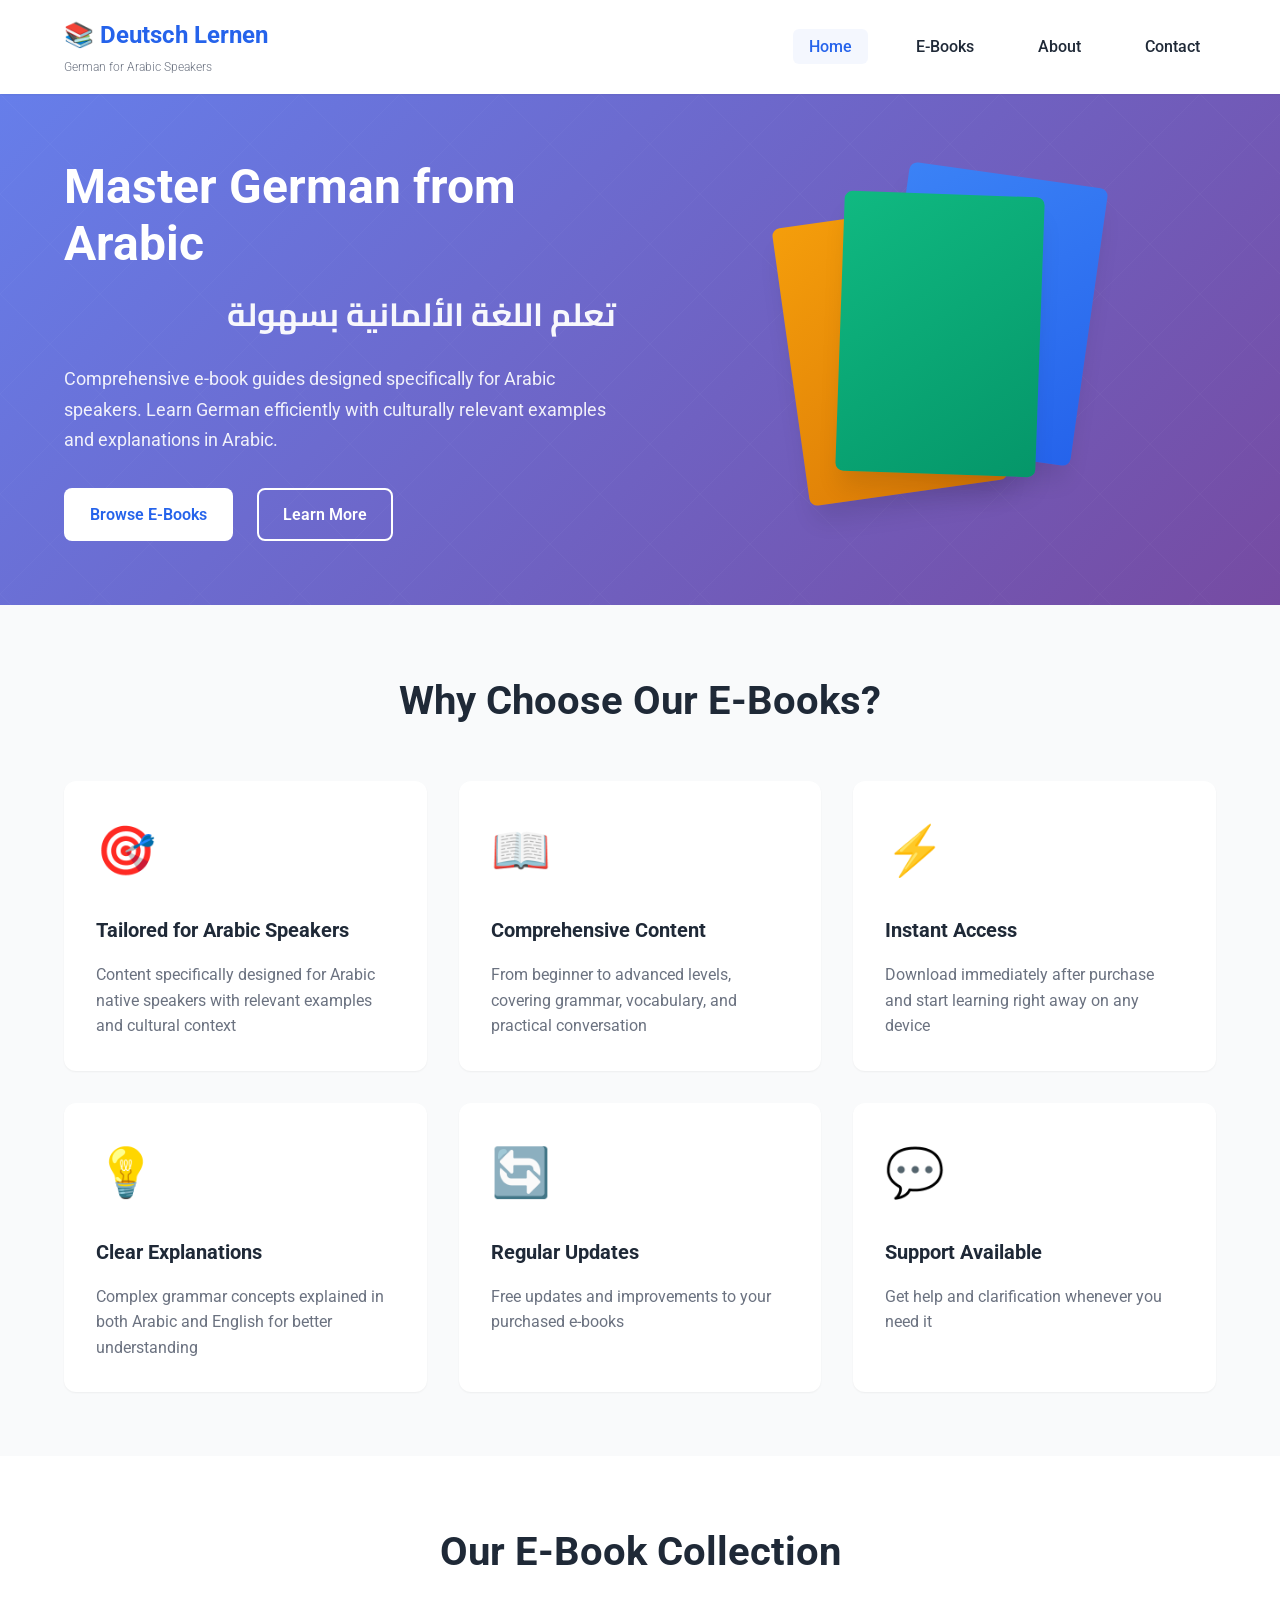
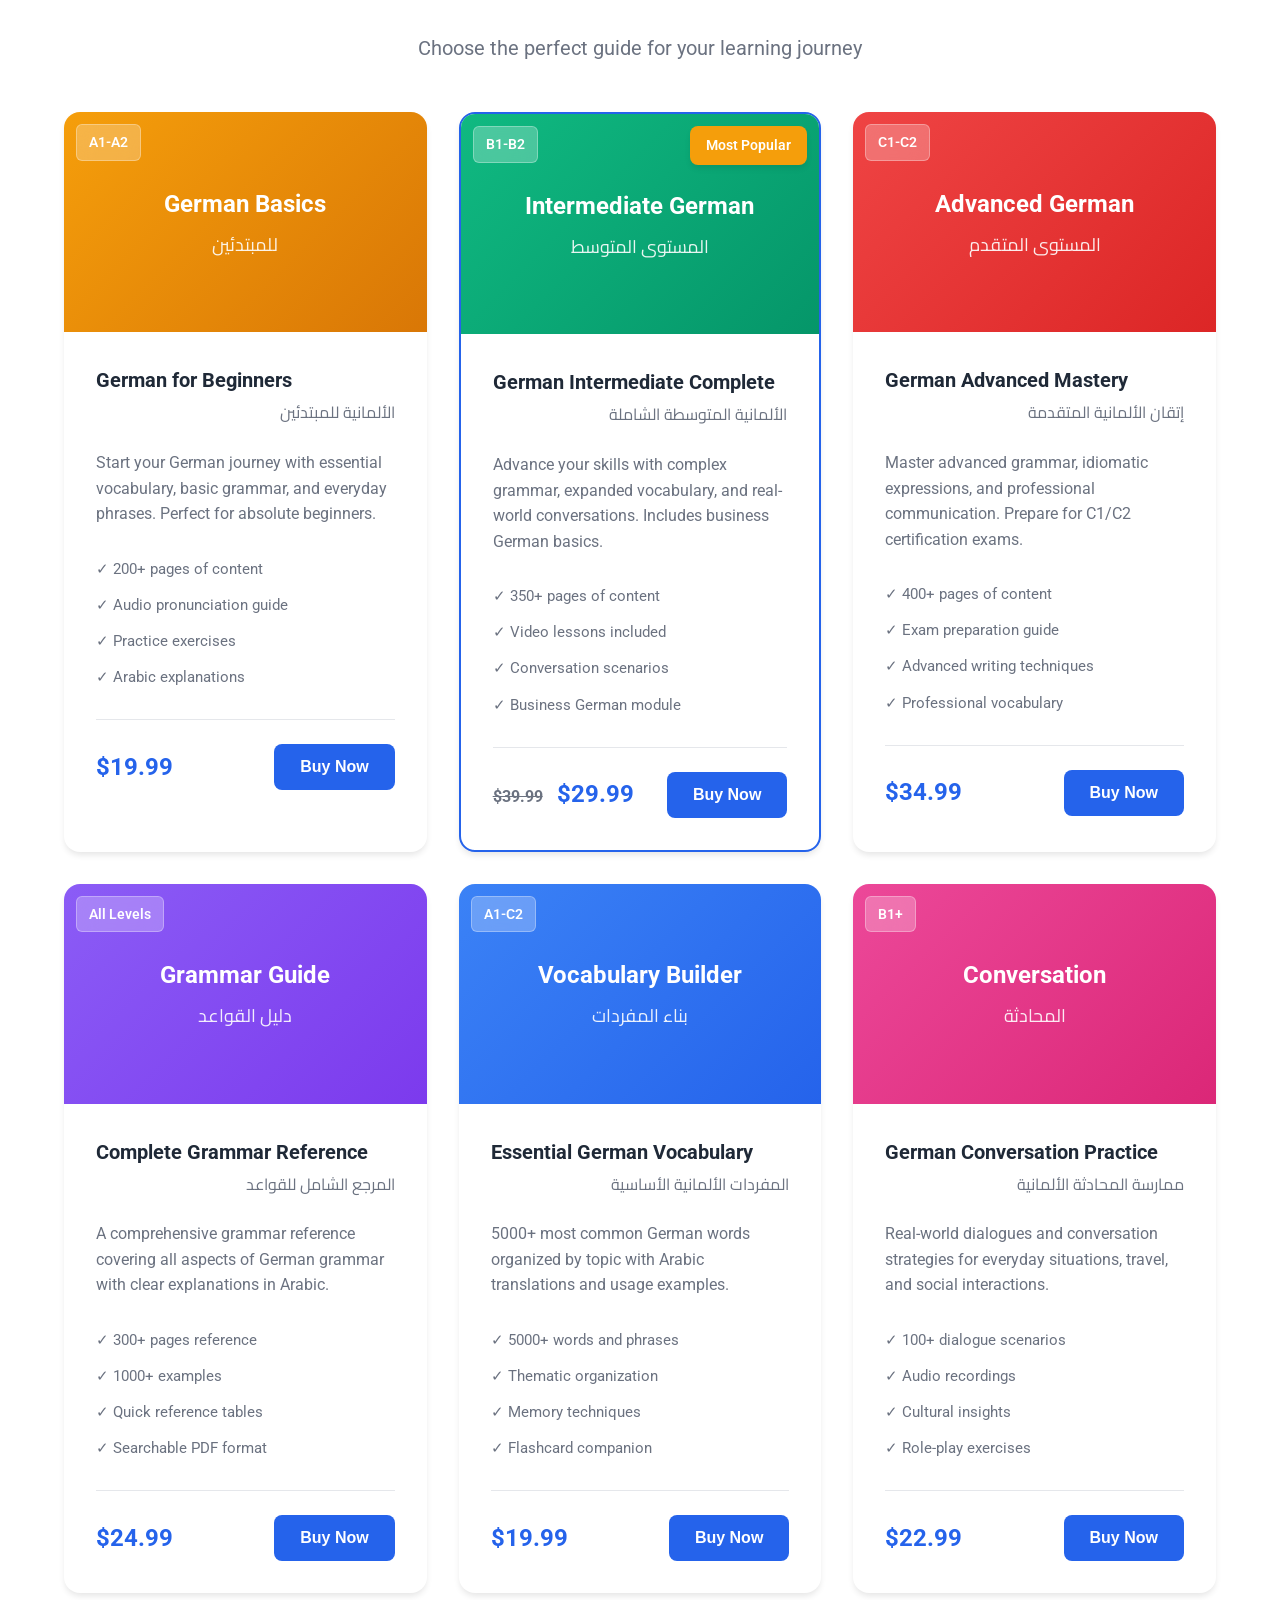
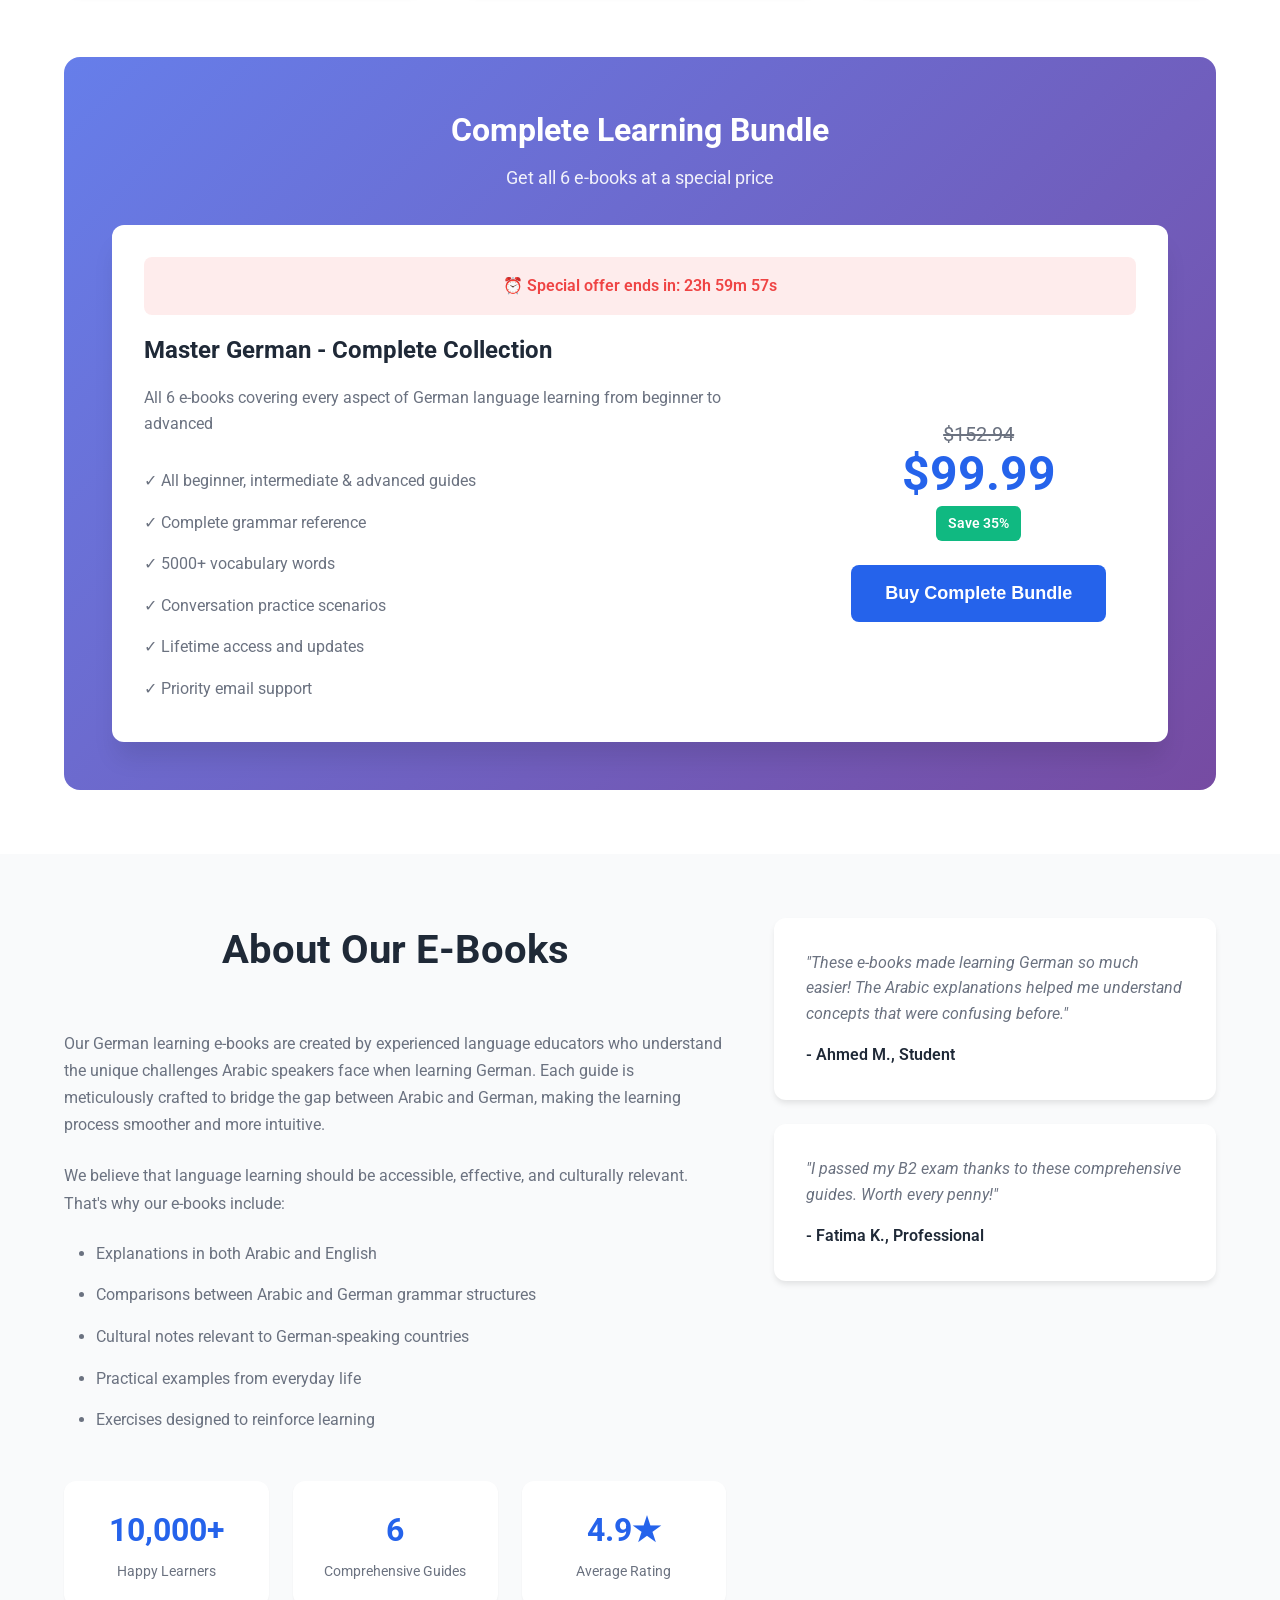
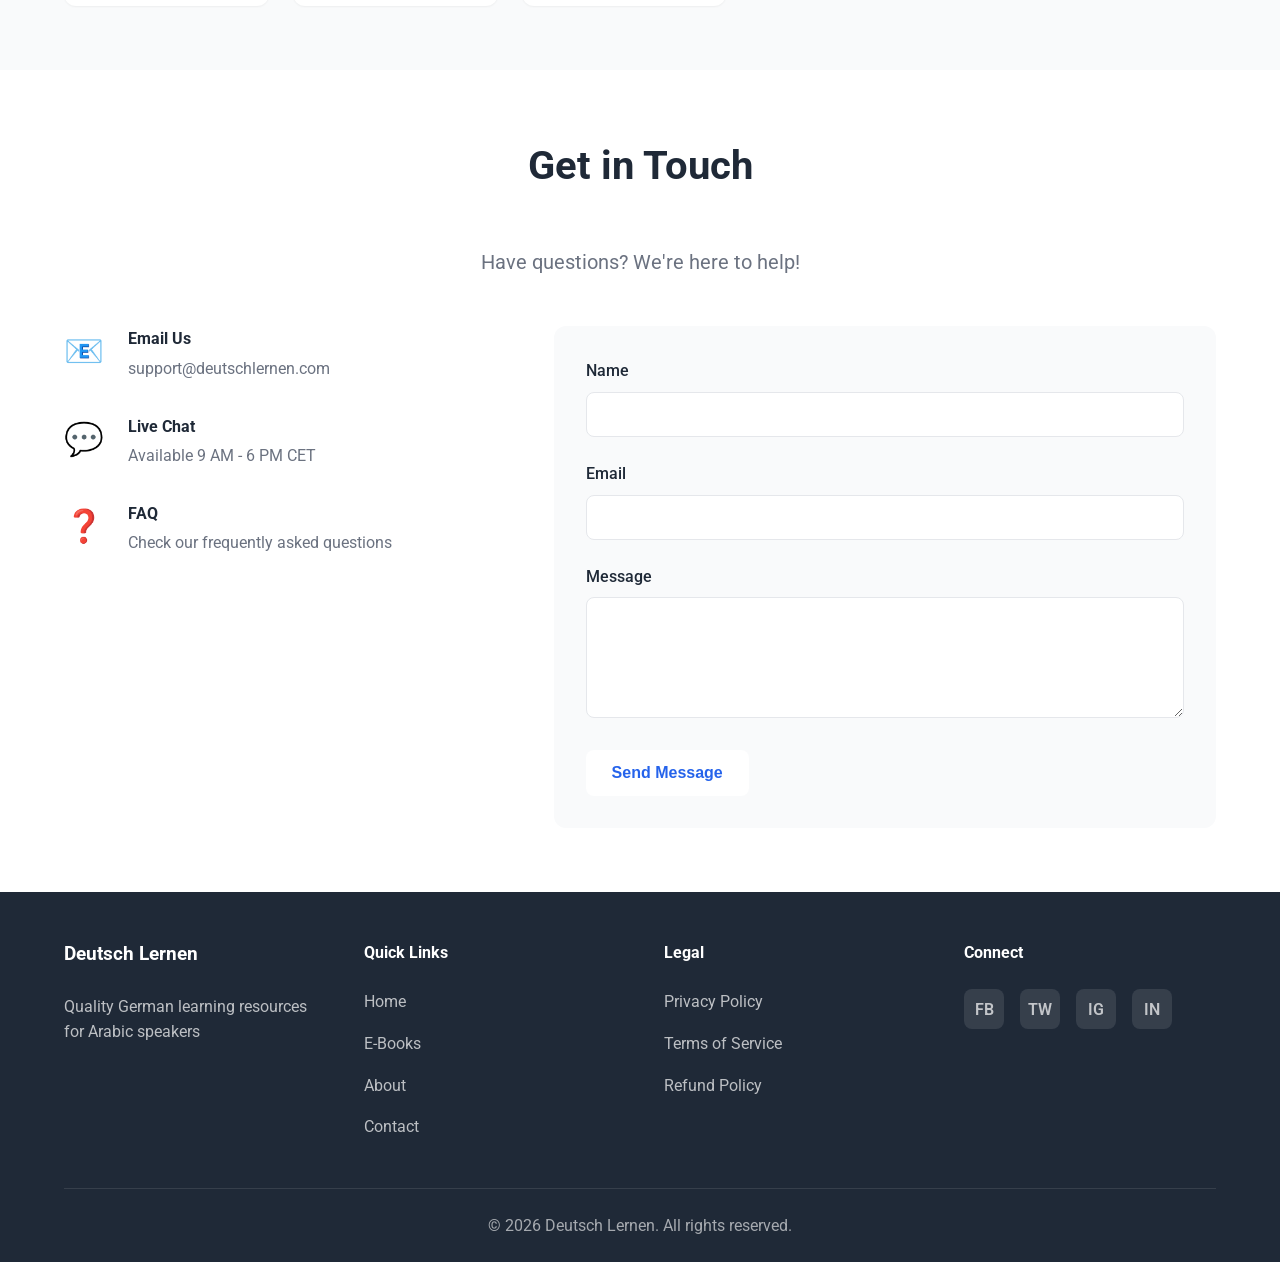
==== index.html @ 6102ad9c "Create professional e-book sales website for German learning guides Built a complete, responsive e-c" ====
<!DOCTYPE html>
<html lang="en">
<head>
    <meta charset="UTF-8">
    <meta name="viewport" content="width=device-width, initial-scale=1.0">
    <meta name="description" content="Learn German with our comprehensive e-book guides designed specifically for Arabic speakers">
    <title>German Learning E-Books for Arabic Speakers | Deutsch für Arabisch-Sprecher</title>
    <link rel="stylesheet" href="styles.css">
    <link rel="preconnect" href="https://fonts.googleapis.com">
    <link rel="preconnect" href="https://fonts.gstatic.com" crossorigin>
    <link href="https://fonts.googleapis.com/css2?family=Cairo:wght@300;400;600;700&family=Roboto:wght@300;400;500;700&display=swap" rel="stylesheet">
</head>
<body>
    <!-- Navigation -->
    <nav class="navbar">
        <div class="container">
            <div class="nav-brand">
                <h1>📚 Deutsch Lernen</h1>
                <p class="tagline">German for Arabic Speakers</p>
            </div>
            <ul class="nav-menu">
                <li><a href="#home" class="nav-link active">Home</a></li>
                <li><a href="#ebooks" class="nav-link">E-Books</a></li>
                <li><a href="#about" class="nav-link">About</a></li>
                <li><a href="#contact" class="nav-link">Contact</a></li>
            </ul>
            <button class="mobile-menu-toggle" aria-label="Toggle menu">
                <span></span>
                <span></span>
                <span></span>
            </button>
        </div>
    </nav>

    <!-- Hero Section -->
    <section id="home" class="hero">
        <div class="container">
            <div class="hero-content">
                <h1 class="hero-title">Master German from Arabic</h1>
                <h2 class="hero-subtitle">تعلم اللغة الألمانية بسهولة</h2>
                <p class="hero-description">
                    Comprehensive e-book guides designed specifically for Arabic speakers.
                    Learn German efficiently with culturally relevant examples and explanations in Arabic.
                </p>
                <div class="hero-buttons">
                    <a href="#ebooks" class="btn btn-primary">Browse E-Books</a>
                    <a href="#about" class="btn btn-secondary">Learn More</a>
                </div>
            </div>
            <div class="hero-image">
                <div class="book-illustration">
                    <div class="book-stack">
                        <div class="book book-1"></div>
                        <div class="book book-2"></div>
                        <div class="book book-3"></div>
                    </div>
                </div>
            </div>
        </div>
    </section>

    <!-- Features Section -->
    <section class="features">
        <div class="container">
            <h2 class="section-title">Why Choose Our E-Books?</h2>
            <div class="features-grid">
                <div class="feature-card">
                    <div class="feature-icon">🎯</div>
                    <h3>Tailored for Arabic Speakers</h3>
                    <p>Content specifically designed for Arabic native speakers with relevant examples and cultural context</p>
                </div>
                <div class="feature-card">
                    <div class="feature-icon">📖</div>
                    <h3>Comprehensive Content</h3>
                    <p>From beginner to advanced levels, covering grammar, vocabulary, and practical conversation</p>
                </div>
                <div class="feature-card">
                    <div class="feature-icon">⚡</div>
                    <h3>Instant Access</h3>
                    <p>Download immediately after purchase and start learning right away on any device</p>
                </div>
                <div class="feature-card">
                    <div class="feature-icon">💡</div>
                    <h3>Clear Explanations</h3>
                    <p>Complex grammar concepts explained in both Arabic and English for better understanding</p>
                </div>
                <div class="feature-card">
                    <div class="feature-icon">🔄</div>
                    <h3>Regular Updates</h3>
                    <p>Free updates and improvements to your purchased e-books</p>
                </div>
                <div class="feature-card">
                    <div class="feature-icon">💬</div>
                    <h3>Support Available</h3>
                    <p>Get help and clarification whenever you need it</p>
                </div>
            </div>
        </div>
    </section>

    <!-- E-Books Catalog -->
    <section id="ebooks" class="ebooks-section">
        <div class="container">
            <h2 class="section-title">Our E-Book Collection</h2>
            <p class="section-subtitle">Choose the perfect guide for your learning journey</p>

            <div class="ebooks-grid">
                <!-- E-Book 1 -->
                <div class="ebook-card">
                    <div class="ebook-cover level-beginner">
                        <span class="level-badge">A1-A2</span>
                        <div class="cover-content">
                            <h3>German Basics</h3>
                            <p>للمبتدئين</p>
                        </div>
                    </div>
                    <div class="ebook-info">
                        <h3 class="ebook-title">German for Beginners</h3>
                        <p class="ebook-subtitle">الألمانية للمبتدئين</p>
                        <p class="ebook-description">
                            Start your German journey with essential vocabulary, basic grammar, and everyday phrases.
                            Perfect for absolute beginners.
                        </p>
                        <ul class="ebook-features">
                            <li>✓ 200+ pages of content</li>
                            <li>✓ Audio pronunciation guide</li>
                            <li>✓ Practice exercises</li>
                            <li>✓ Arabic explanations</li>
                        </ul>
                        <div class="ebook-footer">
                            <span class="price">$19.99</span>
                            <button class="btn btn-buy">Buy Now</button>
                        </div>
                    </div>
                </div>

                <!-- E-Book 2 -->
                <div class="ebook-card featured">
                    <div class="featured-badge">Most Popular</div>
                    <div class="ebook-cover level-intermediate">
                        <span class="level-badge">B1-B2</span>
                        <div class="cover-content">
                            <h3>Intermediate German</h3>
                            <p>المستوى المتوسط</p>
                        </div>
                    </div>
                    <div class="ebook-info">
                        <h3 class="ebook-title">German Intermediate Complete</h3>
                        <p class="ebook-subtitle">الألمانية المتوسطة الشاملة</p>
                        <p class="ebook-description">
                            Advance your skills with complex grammar, expanded vocabulary, and real-world conversations.
                            Includes business German basics.
                        </p>
                        <ul class="ebook-features">
                            <li>✓ 350+ pages of content</li>
                            <li>✓ Video lessons included</li>
                            <li>✓ Conversation scenarios</li>
                            <li>✓ Business German module</li>
                        </ul>
                        <div class="ebook-footer">
                            <span class="price"><span class="old-price">$39.99</span> $29.99</span>
                            <button class="btn btn-buy">Buy Now</button>
                        </div>
                    </div>
                </div>

                <!-- E-Book 3 -->
                <div class="ebook-card">
                    <div class="ebook-cover level-advanced">
                        <span class="level-badge">C1-C2</span>
                        <div class="cover-content">
                            <h3>Advanced German</h3>
                            <p>المستوى المتقدم</p>
                        </div>
                    </div>
                    <div class="ebook-info">
                        <h3 class="ebook-title">German Advanced Mastery</h3>
                        <p class="ebook-subtitle">إتقان الألمانية المتقدمة</p>
                        <p class="ebook-description">
                            Master advanced grammar, idiomatic expressions, and professional communication.
                            Prepare for C1/C2 certification exams.
                        </p>
                        <ul class="ebook-features">
                            <li>✓ 400+ pages of content</li>
                            <li>✓ Exam preparation guide</li>
                            <li>✓ Advanced writing techniques</li>
                            <li>✓ Professional vocabulary</li>
                        </ul>
                        <div class="ebook-footer">
                            <span class="price">$34.99</span>
                            <button class="btn btn-buy">Buy Now</button>
                        </div>
                    </div>
                </div>

                <!-- E-Book 4 -->
                <div class="ebook-card">
                    <div class="ebook-cover level-grammar">
                        <span class="level-badge">All Levels</span>
                        <div class="cover-content">
                            <h3>Grammar Guide</h3>
                            <p>دليل القواعد</p>
                        </div>
                    </div>
                    <div class="ebook-info">
                        <h3 class="ebook-title">Complete Grammar Reference</h3>
                        <p class="ebook-subtitle">المرجع الشامل للقواعد</p>
                        <p class="ebook-description">
                            A comprehensive grammar reference covering all aspects of German grammar with
                            clear explanations in Arabic.
                        </p>
                        <ul class="ebook-features">
                            <li>✓ 300+ pages reference</li>
                            <li>✓ 1000+ examples</li>
                            <li>✓ Quick reference tables</li>
                            <li>✓ Searchable PDF format</li>
                        </ul>
                        <div class="ebook-footer">
                            <span class="price">$24.99</span>
                            <button class="btn btn-buy">Buy Now</button>
                        </div>
                    </div>
                </div>

                <!-- E-Book 5 -->
                <div class="ebook-card">
                    <div class="ebook-cover level-vocabulary">
                        <span class="level-badge">A1-C2</span>
                        <div class="cover-content">
                            <h3>Vocabulary Builder</h3>
                            <p>بناء المفردات</p>
                        </div>
                    </div>
                    <div class="ebook-info">
                        <h3 class="ebook-title">Essential German Vocabulary</h3>
                        <p class="ebook-subtitle">المفردات الألمانية الأساسية</p>
                        <p class="ebook-description">
                            5000+ most common German words organized by topic with Arabic translations
                            and usage examples.
                        </p>
                        <ul class="ebook-features">
                            <li>✓ 5000+ words and phrases</li>
                            <li>✓ Thematic organization</li>
                            <li>✓ Memory techniques</li>
                            <li>✓ Flashcard companion</li>
                        </ul>
                        <div class="ebook-footer">
                            <span class="price">$19.99</span>
                            <button class="btn btn-buy">Buy Now</button>
                        </div>
                    </div>
                </div>

                <!-- E-Book 6 -->
                <div class="ebook-card">
                    <div class="ebook-cover level-conversation">
                        <span class="level-badge">B1+</span>
                        <div class="cover-content">
                            <h3>Conversation</h3>
                            <p>المحادثة</p>
                        </div>
                    </div>
                    <div class="ebook-info">
                        <h3 class="ebook-title">German Conversation Practice</h3>
                        <p class="ebook-subtitle">ممارسة المحادثة الألمانية</p>
                        <p class="ebook-description">
                            Real-world dialogues and conversation strategies for everyday situations,
                            travel, and social interactions.
                        </p>
                        <ul class="ebook-features">
                            <li>✓ 100+ dialogue scenarios</li>
                            <li>✓ Audio recordings</li>
                            <li>✓ Cultural insights</li>
                            <li>✓ Role-play exercises</li>
                        </ul>
                        <div class="ebook-footer">
                            <span class="price">$22.99</span>
                            <button class="btn btn-buy">Buy Now</button>
                        </div>
                    </div>
                </div>
            </div>

            <!-- Bundle Offer -->
            <div class="bundle-section">
                <h3 class="bundle-title">Complete Learning Bundle</h3>
                <p class="bundle-subtitle">Get all 6 e-books at a special price</p>
                <div class="bundle-card">
                    <div class="bundle-content">
                        <div class="bundle-info">
                            <h4>Master German - Complete Collection</h4>
                            <p>All 6 e-books covering every aspect of German language learning from beginner to advanced</p>
                            <ul class="bundle-includes">
                                <li>✓ All beginner, intermediate & advanced guides</li>
                                <li>✓ Complete grammar reference</li>
                                <li>✓ 5000+ vocabulary words</li>
                                <li>✓ Conversation practice scenarios</li>
                                <li>✓ Lifetime access and updates</li>
                                <li>✓ Priority email support</li>
                            </ul>
                        </div>
                        <div class="bundle-pricing">
                            <div class="bundle-price">
                                <span class="bundle-old-price">$152.94</span>
                                <span class="bundle-new-price">$99.99</span>
                                <span class="bundle-save">Save 35%</span>
                            </div>
                            <button class="btn btn-buy btn-large">Buy Complete Bundle</button>
                        </div>
                    </div>
                </div>
            </div>
        </div>
    </section>

    <!-- About Section -->
    <section id="about" class="about-section">
        <div class="container">
            <div class="about-content">
                <div class="about-text">
                    <h2 class="section-title">About Our E-Books</h2>
                    <p>
                        Our German learning e-books are created by experienced language educators who understand
                        the unique challenges Arabic speakers face when learning German. Each guide is meticulously
                        crafted to bridge the gap between Arabic and German, making the learning process smoother
                        and more intuitive.
                    </p>
                    <p>
                        We believe that language learning should be accessible, effective, and culturally relevant.
                        That's why our e-books include:
                    </p>
                    <ul class="about-list">
                        <li>Explanations in both Arabic and English</li>
                        <li>Comparisons between Arabic and German grammar structures</li>
                        <li>Cultural notes relevant to German-speaking countries</li>
                        <li>Practical examples from everyday life</li>
                        <li>Exercises designed to reinforce learning</li>
                    </ul>
                    <div class="stats-grid">
                        <div class="stat">
                            <div class="stat-number">10,000+</div>
                            <div class="stat-label">Happy Learners</div>
                        </div>
                        <div class="stat">
                            <div class="stat-number">6</div>
                            <div class="stat-label">Comprehensive Guides</div>
                        </div>
                        <div class="stat">
                            <div class="stat-number">4.9★</div>
                            <div class="stat-label">Average Rating</div>
                        </div>
                    </div>
                </div>
                <div class="about-image">
                    <div class="testimonial-card">
                        <p class="testimonial-text">
                            "These e-books made learning German so much easier! The Arabic explanations
                            helped me understand concepts that were confusing before."
                        </p>
                        <p class="testimonial-author">- Ahmed M., Student</p>
                    </div>
                    <div class="testimonial-card">
                        <p class="testimonial-text">
                            "I passed my B2 exam thanks to these comprehensive guides. Worth every penny!"
                        </p>
                        <p class="testimonial-author">- Fatima K., Professional</p>
                    </div>
                </div>
            </div>
        </div>
    </section>

    <!-- Contact Section -->
    <section id="contact" class="contact-section">
        <div class="container">
            <h2 class="section-title">Get in Touch</h2>
            <p class="section-subtitle">Have questions? We're here to help!</p>

            <div class="contact-grid">
                <div class="contact-info">
                    <div class="contact-item">
                        <div class="contact-icon">📧</div>
                        <div>
                            <h4>Email Us</h4>
                            <p>support@deutschlernen.com</p>
                        </div>
                    </div>
                    <div class="contact-item">
                        <div class="contact-icon">💬</div>
                        <div>
                            <h4>Live Chat</h4>
                            <p>Available 9 AM - 6 PM CET</p>
                        </div>
                    </div>
                    <div class="contact-item">
                        <div class="contact-icon">❓</div>
                        <div>
                            <h4>FAQ</h4>
                            <p>Check our frequently asked questions</p>
                        </div>
                    </div>
                </div>

                <form class="contact-form">
                    <div class="form-group">
                        <label for="name">Name</label>
                        <input type="text" id="name" name="name" required>
                    </div>
                    <div class="form-group">
                        <label for="email">Email</label>
                        <input type="email" id="email" name="email" required>
                    </div>
                    <div class="form-group">
                        <label for="message">Message</label>
                        <textarea id="message" name="message" rows="5" required></textarea>
                    </div>
                    <button type="submit" class="btn btn-primary">Send Message</button>
                </form>
            </div>
        </div>
    </section>

    <!-- Footer -->
    <footer class="footer">
        <div class="container">
            <div class="footer-content">
                <div class="footer-section">
                    <h3>Deutsch Lernen</h3>
                    <p>Quality German learning resources for Arabic speakers</p>
                </div>
                <div class="footer-section">
                    <h4>Quick Links</h4>
                    <ul>
                        <li><a href="#home">Home</a></li>
                        <li><a href="#ebooks">E-Books</a></li>
                        <li><a href="#about">About</a></li>
                        <li><a href="#contact">Contact</a></li>
                    </ul>
                </div>
                <div class="footer-section">
                    <h4>Legal</h4>
                    <ul>
                        <li><a href="#">Privacy Policy</a></li>
                        <li><a href="#">Terms of Service</a></li>
                        <li><a href="#">Refund Policy</a></li>
                    </ul>
                </div>
                <div class="footer-section">
                    <h4>Connect</h4>
                    <div class="social-links">
                        <a href="#" aria-label="Facebook">FB</a>
                        <a href="#" aria-label="Twitter">TW</a>
                        <a href="#" aria-label="Instagram">IG</a>
                        <a href="#" aria-label="LinkedIn">IN</a>
                    </div>
                </div>
            </div>
            <div class="footer-bottom">
                <p>&copy; 2026 Deutsch Lernen. All rights reserved.</p>
            </div>
        </div>
    </footer>

    <!-- Modal for Purchase -->
    <div id="purchaseModal" class="modal">
        <div class="modal-content">
            <span class="modal-close">&times;</span>
            <h3>Complete Your Purchase</h3>
            <p class="modal-subtitle">You'll receive instant access to your e-book</p>
            <div class="modal-body">
                <div class="selected-ebook">
                    <h4 id="modalEbookTitle"></h4>
                    <p id="modalEbookPrice"></p>
                </div>
                <form class="purchase-form">
                    <div class="form-group">
                        <label for="buyerName">Full Name</label>
                        <input type="text" id="buyerName" required>
                    </div>
                    <div class="form-group">
                        <label for="buyerEmail">Email Address</label>
                        <input type="email" id="buyerEmail" required>
                    </div>
                    <div class="payment-info">
                        <p>💳 Secure payment processing</p>
                        <p>📥 Instant download link sent to your email</p>
                    </div>
                    <button type="submit" class="btn btn-primary btn-large">Proceed to Payment</button>
                </form>
            </div>
        </div>
    </div>

    <script src="script.js"></script>
</body>
</html>
---- styles.css ----
/* Reset and Base Styles */
* {
    margin: 0;
    padding: 0;
    box-sizing: border-box;
}

:root {
    /* Color Palette */
    --primary-color: #2563eb;
    --primary-dark: #1e40af;
    --primary-light: #3b82f6;
    --secondary-color: #10b981;
    --accent-color: #f59e0b;
    --text-dark: #1f2937;
    --text-light: #6b7280;
    --bg-light: #f9fafb;
    --bg-white: #ffffff;
    --border-color: #e5e7eb;
    --success-color: #10b981;
    --warning-color: #f59e0b;
    --error-color: #ef4444;

    /* Spacing */
    --spacing-xs: 0.5rem;
    --spacing-sm: 1rem;
    --spacing-md: 1.5rem;
    --spacing-lg: 2rem;
    --spacing-xl: 3rem;
    --spacing-2xl: 4rem;

    /* Typography */
    --font-primary: 'Roboto', -apple-system, BlinkMacSystemFont, 'Segoe UI', sans-serif;
    --font-arabic: 'Cairo', 'Roboto', sans-serif;

    /* Shadows */
    --shadow-sm: 0 1px 2px 0 rgba(0, 0, 0, 0.05);
    --shadow-md: 0 4px 6px -1px rgba(0, 0, 0, 0.1);
    --shadow-lg: 0 10px 15px -3px rgba(0, 0, 0, 0.1);
    --shadow-xl: 0 20px 25px -5px rgba(0, 0, 0, 0.1);

    /* Border Radius */
    --radius-sm: 0.375rem;
    --radius-md: 0.5rem;
    --radius-lg: 0.75rem;
    --radius-xl: 1rem;

    /* Transitions */
    --transition-fast: 150ms ease;
    --transition-base: 250ms ease;
    --transition-slow: 350ms ease;
}

body {
    font-family: var(--font-primary);
    color: var(--text-dark);
    line-height: 1.6;
    overflow-x: hidden;
}

.container {
    max-width: 1200px;
    margin: 0 auto;
    padding: 0 var(--spacing-md);
}

/* Navigation */
.navbar {
    background: var(--bg-white);
    box-shadow: var(--shadow-sm);
    position: sticky;
    top: 0;
    z-index: 1000;
    padding: var(--spacing-sm) 0;
}

.navbar .container {
    display: flex;
    justify-content: space-between;
    align-items: center;
}

.nav-brand h1 {
    font-size: 1.5rem;
    color: var(--primary-color);
    margin-bottom: 0.25rem;
}

.tagline {
    font-size: 0.75rem;
    color: var(--text-light);
    font-weight: 300;
}

.nav-menu {
    display: flex;
    gap: var(--spacing-lg);
    list-style: none;
}

.nav-link {
    text-decoration: none;
    color: var(--text-dark);
    font-weight: 500;
    transition: color var(--transition-fast);
    padding: var(--spacing-xs) var(--spacing-sm);
    border-radius: var(--radius-sm);
}

.nav-link:hover,
.nav-link.active {
    color: var(--primary-color);
    background: rgba(37, 99, 235, 0.05);
}

.mobile-menu-toggle {
    display: none;
    flex-direction: column;
    gap: 0.25rem;
    background: none;
    border: none;
    cursor: pointer;
}

.mobile-menu-toggle span {
    width: 24px;
    height: 2px;
    background: var(--text-dark);
    transition: var(--transition-base);
}

/* Hero Section */
.hero {
    background: linear-gradient(135deg, #667eea 0%, #764ba2 100%);
    color: white;
    padding: var(--spacing-2xl) 0;
    position: relative;
    overflow: hidden;
}

.hero::before {
    content: '';
    position: absolute;
    top: 0;
    left: 0;
    right: 0;
    bottom: 0;
    background: url('data:image/svg+xml,<svg width="100" height="100" xmlns="http://www.w3.org/2000/svg"><rect width="100" height="100" fill="none"/><path d="M0 0L50 50L0 100L50 50L100 100L50 50L100 0L50 50Z" stroke="rgba(255,255,255,0.05)" stroke-width="1" fill="none"/></svg>');
    opacity: 0.3;
}

.hero .container {
    display: grid;
    grid-template-columns: 1fr 1fr;
    gap: var(--spacing-xl);
    align-items: center;
    position: relative;
    z-index: 1;
}

.hero-content {
    animation: fadeInUp 0.8s ease;
}

.hero-title {
    font-size: 3rem;
    font-weight: 700;
    margin-bottom: var(--spacing-sm);
    line-height: 1.2;
}

.hero-subtitle {
    font-family: var(--font-arabic);
    font-size: 2rem;
    margin-bottom: var(--spacing-md);
    opacity: 0.95;
    direction: rtl;
}

.hero-description {
    font-size: 1.125rem;
    margin-bottom: var(--spacing-lg);
    opacity: 0.9;
    line-height: 1.7;
}

.hero-buttons {
    display: flex;
    gap: var(--spacing-md);
}

/* Book Illustration */
.book-illustration {
    display: flex;
    justify-content: center;
    align-items: center;
    animation: fadeInUp 0.8s ease 0.2s both;
}

.book-stack {
    position: relative;
    width: 300px;
    height: 350px;
}

.book {
    position: absolute;
    width: 200px;
    height: 280px;
    border-radius: var(--radius-md);
    box-shadow: var(--shadow-xl);
    transition: transform var(--transition-slow);
}

.book-1 {
    background: linear-gradient(145deg, #f59e0b, #d97706);
    left: 0;
    top: 40px;
    transform: rotate(-8deg);
}

.book-2 {
    background: linear-gradient(145deg, #10b981, #059669);
    left: 50px;
    top: 20px;
    transform: rotate(2deg);
    z-index: 2;
}

.book-3 {
    background: linear-gradient(145deg, #3b82f6, #2563eb);
    left: 100px;
    top: 0;
    transform: rotate(8deg);
}

.book-stack:hover .book-1 {
    transform: rotate(-12deg) translateY(-10px);
}

.book-stack:hover .book-2 {
    transform: rotate(0deg) translateY(-15px);
}

.book-stack:hover .book-3 {
    transform: rotate(12deg) translateY(-10px);
}

/* Buttons */
.btn {
    display: inline-block;
    padding: 0.75rem 1.5rem;
    border-radius: var(--radius-md);
    font-weight: 600;
    text-decoration: none;
    transition: all var(--transition-base);
    cursor: pointer;
    border: 2px solid transparent;
    font-size: 1rem;
}

.btn-primary {
    background: var(--bg-white);
    color: var(--primary-color);
}

.btn-primary:hover {
    background: var(--bg-light);
    transform: translateY(-2px);
    box-shadow: var(--shadow-lg);
}

.btn-secondary {
    background: transparent;
    color: var(--bg-white);
    border-color: var(--bg-white);
}

.btn-secondary:hover {
    background: rgba(255, 255, 255, 0.1);
    transform: translateY(-2px);
}

.btn-buy {
    background: var(--primary-color);
    color: white;
}

.btn-buy:hover {
    background: var(--primary-dark);
    transform: translateY(-2px);
    box-shadow: var(--shadow-md);
}

.btn-large {
    padding: 1rem 2rem;
    font-size: 1.125rem;
}

/* Features Section */
.features {
    padding: var(--spacing-2xl) 0;
    background: var(--bg-light);
}

.section-title {
    text-align: center;
    font-size: 2.5rem;
    margin-bottom: var(--spacing-xl);
    color: var(--text-dark);
}

.section-subtitle {
    text-align: center;
    font-size: 1.25rem;
    color: var(--text-light);
    margin-bottom: var(--spacing-xl);
}

.features-grid {
    display: grid;
    grid-template-columns: repeat(auto-fit, minmax(300px, 1fr));
    gap: var(--spacing-lg);
}

.feature-card {
    background: var(--bg-white);
    padding: var(--spacing-lg);
    border-radius: var(--radius-lg);
    box-shadow: var(--shadow-sm);
    transition: all var(--transition-base);
}

.feature-card:hover {
    transform: translateY(-5px);
    box-shadow: var(--shadow-lg);
}

.feature-icon {
    font-size: 3rem;
    margin-bottom: var(--spacing-md);
}

.feature-card h3 {
    font-size: 1.25rem;
    margin-bottom: var(--spacing-sm);
    color: var(--text-dark);
}

.feature-card p {
    color: var(--text-light);
    line-height: 1.6;
}

/* E-Books Section */
.ebooks-section {
    padding: var(--spacing-2xl) 0;
    background: var(--bg-white);
}

.ebooks-grid {
    display: grid;
    grid-template-columns: repeat(auto-fill, minmax(320px, 1fr));
    gap: var(--spacing-lg);
    margin-bottom: var(--spacing-2xl);
}

.ebook-card {
    background: var(--bg-white);
    border-radius: var(--radius-xl);
    overflow: hidden;
    box-shadow: var(--shadow-md);
    transition: all var(--transition-base);
    position: relative;
}

.ebook-card.featured {
    border: 2px solid var(--primary-color);
}

.featured-badge {
    position: absolute;
    top: 12px;
    right: 12px;
    background: var(--accent-color);
    color: white;
    padding: 0.5rem 1rem;
    border-radius: var(--radius-md);
    font-weight: 600;
    font-size: 0.875rem;
    z-index: 10;
    box-shadow: var(--shadow-md);
}

.ebook-card:hover {
    transform: translateY(-8px);
    box-shadow: var(--shadow-xl);
}

.ebook-cover {
    height: 220px;
    display: flex;
    align-items: center;
    justify-content: center;
    position: relative;
    background: linear-gradient(135deg, #667eea 0%, #764ba2 100%);
}

.level-beginner {
    background: linear-gradient(135deg, #f59e0b 0%, #d97706 100%);
}

.level-intermediate {
    background: linear-gradient(135deg, #10b981 0%, #059669 100%);
}

.level-advanced {
    background: linear-gradient(135deg, #ef4444 0%, #dc2626 100%);
}

.level-grammar {
    background: linear-gradient(135deg, #8b5cf6 0%, #7c3aed 100%);
}

.level-vocabulary {
    background: linear-gradient(135deg, #3b82f6 0%, #2563eb 100%);
}

.level-conversation {
    background: linear-gradient(135deg, #ec4899 0%, #db2777 100%);
}

.level-badge {
    position: absolute;
    top: 12px;
    left: 12px;
    background: rgba(255, 255, 255, 0.25);
    backdrop-filter: blur(10px);
    color: white;
    padding: 0.375rem 0.75rem;
    border-radius: var(--radius-sm);
    font-weight: 600;
    font-size: 0.875rem;
    border: 1px solid rgba(255, 255, 255, 0.3);
}

.cover-content {
    text-align: center;
    color: white;
}

.cover-content h3 {
    font-size: 1.5rem;
    margin-bottom: 0.5rem;
}

.cover-content p {
    font-family: var(--font-arabic);
    font-size: 1.125rem;
    opacity: 0.9;
}

.ebook-info {
    padding: var(--spacing-lg);
}

.ebook-title {
    font-size: 1.25rem;
    margin-bottom: 0.25rem;
    color: var(--text-dark);
}

.ebook-subtitle {
    font-family: var(--font-arabic);
    font-size: 1rem;
    color: var(--text-light);
    margin-bottom: var(--spacing-md);
    direction: rtl;
}

.ebook-description {
    color: var(--text-light);
    margin-bottom: var(--spacing-md);
    line-height: 1.6;
}

.ebook-features {
    list-style: none;
    margin-bottom: var(--spacing-md);
}

.ebook-features li {
    padding: 0.375rem 0;
    color: var(--text-light);
    font-size: 0.938rem;
}

.ebook-footer {
    display: flex;
    justify-content: space-between;
    align-items: center;
    padding-top: var(--spacing-md);
    border-top: 1px solid var(--border-color);
}

.price {
    font-size: 1.5rem;
    font-weight: 700;
    color: var(--primary-color);
}

.old-price {
    font-size: 1rem;
    text-decoration: line-through;
    color: var(--text-light);
    margin-right: 0.5rem;
}

/* Bundle Section */
.bundle-section {
    background: linear-gradient(135deg, #667eea 0%, #764ba2 100%);
    padding: var(--spacing-xl);
    border-radius: var(--radius-xl);
    margin-top: var(--spacing-2xl);
}

.bundle-title {
    color: white;
    font-size: 2rem;
    text-align: center;
    margin-bottom: 0.5rem;
}

.bundle-subtitle {
    color: rgba(255, 255, 255, 0.9);
    text-align: center;
    font-size: 1.125rem;
    margin-bottom: var(--spacing-lg);
}

.bundle-card {
    background: var(--bg-white);
    border-radius: var(--radius-lg);
    padding: var(--spacing-lg);
    box-shadow: var(--shadow-xl);
}

.bundle-content {
    display: grid;
    grid-template-columns: 2fr 1fr;
    gap: var(--spacing-xl);
    align-items: center;
}

.bundle-info h4 {
    font-size: 1.5rem;
    margin-bottom: var(--spacing-sm);
    color: var(--text-dark);
}

.bundle-info > p {
    color: var(--text-light);
    margin-bottom: var(--spacing-md);
}

.bundle-includes {
    list-style: none;
}

.bundle-includes li {
    padding: 0.5rem 0;
    color: var(--text-light);
}

.bundle-pricing {
    text-align: center;
}

.bundle-price {
    display: flex;
    flex-direction: column;
    align-items: center;
    margin-bottom: var(--spacing-md);
}

.bundle-old-price {
    font-size: 1.25rem;
    text-decoration: line-through;
    color: var(--text-light);
}

.bundle-new-price {
    font-size: 3rem;
    font-weight: 700;
    color: var(--primary-color);
    line-height: 1;
}

.bundle-save {
    background: var(--success-color);
    color: white;
    padding: 0.375rem 0.75rem;
    border-radius: var(--radius-sm);
    font-size: 0.875rem;
    font-weight: 600;
    margin-top: 0.5rem;
}

/* About Section */
.about-section {
    padding: var(--spacing-2xl) 0;
    background: var(--bg-light);
}

.about-content {
    display: grid;
    grid-template-columns: 1.5fr 1fr;
    gap: var(--spacing-xl);
}

.about-text p {
    margin-bottom: var(--spacing-md);
    color: var(--text-light);
    line-height: 1.7;
}

.about-list {
    margin: var(--spacing-md) 0;
    padding-left: var(--spacing-lg);
}

.about-list li {
    margin-bottom: var(--spacing-sm);
    color: var(--text-light);
}

.stats-grid {
    display: grid;
    grid-template-columns: repeat(3, 1fr);
    gap: var(--spacing-md);
    margin-top: var(--spacing-xl);
}

.stat {
    text-align: center;
    padding: var(--spacing-md);
    background: var(--bg-white);
    border-radius: var(--radius-lg);
    box-shadow: var(--shadow-sm);
}

.stat-number {
    font-size: 2rem;
    font-weight: 700;
    color: var(--primary-color);
    margin-bottom: 0.25rem;
}

.stat-label {
    color: var(--text-light);
    font-size: 0.875rem;
}

.testimonial-card {
    background: var(--bg-white);
    padding: var(--spacing-lg);
    border-radius: var(--radius-lg);
    box-shadow: var(--shadow-md);
    margin-bottom: var(--spacing-md);
}

.testimonial-text {
    color: var(--text-light);
    font-style: italic;
    margin-bottom: var(--spacing-sm);
    line-height: 1.6;
}

.testimonial-author {
    color: var(--text-dark);
    font-weight: 600;
}

/* Contact Section */
.contact-section {
    padding: var(--spacing-2xl) 0;
    background: var(--bg-white);
}

.contact-grid {
    display: grid;
    grid-template-columns: 1fr 1.5fr;
    gap: var(--spacing-xl);
    margin-top: var(--spacing-xl);
}

.contact-item {
    display: flex;
    gap: var(--spacing-md);
    margin-bottom: var(--spacing-lg);
}

.contact-icon {
    font-size: 2rem;
}

.contact-item h4 {
    margin-bottom: 0.25rem;
    color: var(--text-dark);
}

.contact-item p {
    color: var(--text-light);
}

.contact-form {
    background: var(--bg-light);
    padding: var(--spacing-lg);
    border-radius: var(--radius-lg);
}

.form-group {
    margin-bottom: var(--spacing-md);
}

.form-group label {
    display: block;
    margin-bottom: 0.5rem;
    color: var(--text-dark);
    font-weight: 500;
}

.form-group input,
.form-group textarea {
    width: 100%;
    padding: 0.75rem;
    border: 1px solid var(--border-color);
    border-radius: var(--radius-md);
    font-family: inherit;
    font-size: 1rem;
    transition: border-color var(--transition-fast);
}

.form-group input:focus,
.form-group textarea:focus {
    outline: none;
    border-color: var(--primary-color);
}

/* Footer */
.footer {
    background: var(--text-dark);
    color: white;
    padding: var(--spacing-xl) 0 var(--spacing-md);
}

.footer-content {
    display: grid;
    grid-template-columns: repeat(4, 1fr);
    gap: var(--spacing-xl);
    margin-bottom: var(--spacing-lg);
}

.footer-section h3,
.footer-section h4 {
    margin-bottom: var(--spacing-md);
}

.footer-section p {
    color: rgba(255, 255, 255, 0.7);
    line-height: 1.6;
}

.footer-section ul {
    list-style: none;
}

.footer-section ul li {
    margin-bottom: var(--spacing-sm);
}

.footer-section a {
    color: rgba(255, 255, 255, 0.7);
    text-decoration: none;
    transition: color var(--transition-fast);
}

.footer-section a:hover {
    color: var(--primary-light);
}

.social-links {
    display: flex;
    gap: var(--spacing-sm);
}

.social-links a {
    width: 40px;
    height: 40px;
    display: flex;
    align-items: center;
    justify-content: center;
    background: rgba(255, 255, 255, 0.1);
    border-radius: var(--radius-md);
    font-weight: 600;
    transition: all var(--transition-base);
}

.social-links a:hover {
    background: var(--primary-color);
    color: white;
}

.footer-bottom {
    text-align: center;
    padding-top: var(--spacing-md);
    border-top: 1px solid rgba(255, 255, 255, 0.1);
    color: rgba(255, 255, 255, 0.6);
}

/* Modal */
.modal {
    display: none;
    position: fixed;
    z-index: 2000;
    left: 0;
    top: 0;
    width: 100%;
    height: 100%;
    background: rgba(0, 0, 0, 0.7);
    backdrop-filter: blur(5px);
}

.modal.active {
    display: flex;
    align-items: center;
    justify-content: center;
}

.modal-content {
    background: var(--bg-white);
    padding: var(--spacing-xl);
    border-radius: var(--radius-xl);
    max-width: 500px;
    width: 90%;
    max-height: 90vh;
    overflow-y: auto;
    position: relative;
    animation: modalSlideIn 0.3s ease;
}

.modal-close {
    position: absolute;
    right: 1rem;
    top: 1rem;
    font-size: 2rem;
    cursor: pointer;
    color: var(--text-light);
    transition: color var(--transition-fast);
}

.modal-close:hover {
    color: var(--text-dark);
}

.modal-content h3 {
    margin-bottom: 0.5rem;
    color: var(--text-dark);
}

.modal-subtitle {
    color: var(--text-light);
    margin-bottom: var(--spacing-lg);
}

.selected-ebook {
    background: var(--bg-light);
    padding: var(--spacing-md);
    border-radius: var(--radius-md);
    margin-bottom: var(--spacing-lg);
}

.selected-ebook h4 {
    color: var(--text-dark);
    margin-bottom: 0.5rem;
}

.selected-ebook p {
    color: var(--primary-color);
    font-size: 1.5rem;
    font-weight: 700;
}

.payment-info {
    background: var(--bg-light);
    padding: var(--spacing-md);
    border-radius: var(--radius-md);
    margin-top: var(--spacing-md);
}

.payment-info p {
    margin-bottom: 0.5rem;
    color: var(--text-light);
}

/* Animations */
@keyframes fadeInUp {
    from {
        opacity: 0;
        transform: translateY(30px);
    }
    to {
        opacity: 1;
        transform: translateY(0);
    }
}

@keyframes modalSlideIn {
    from {
        opacity: 0;
        transform: translateY(-50px);
    }
    to {
        opacity: 1;
        transform: translateY(0);
    }
}

/* Responsive Design */
@media (max-width: 968px) {
    .hero .container {
        grid-template-columns: 1fr;
    }

    .hero-image {
        display: none;
    }

    .bundle-content {
        grid-template-columns: 1fr;
    }

    .about-content {
        grid-template-columns: 1fr;
    }

    .contact-grid {
        grid-template-columns: 1fr;
    }

    .footer-content {
        grid-template-columns: repeat(2, 1fr);
    }

    .stats-grid {
        grid-template-columns: 1fr;
    }
}

@media (max-width: 768px) {
    .nav-menu {
        display: none;
        position: absolute;
        top: 100%;
        left: 0;
        right: 0;
        background: var(--bg-white);
        flex-direction: column;
        padding: var(--spacing-md);
        box-shadow: var(--shadow-lg);
    }

    .nav-menu.active {
        display: flex;
    }

    .mobile-menu-toggle {
        display: flex;
    }

    .hero-title {
        font-size: 2rem;
    }

    .hero-subtitle {
        font-size: 1.5rem;
    }

    .hero-buttons {
        flex-direction: column;
    }

    .section-title {
        font-size: 2rem;
    }

    .ebooks-grid {
        grid-template-columns: 1fr;
    }

    .footer-content {
        grid-template-columns: 1fr;
    }
}

@media (max-width: 480px) {
    .hero-title {
        font-size: 1.75rem;
    }

    .hero-subtitle {
        font-size: 1.25rem;
    }

    .section-title {
        font-size: 1.75rem;
    }

    .bundle-title {
        font-size: 1.5rem;
    }
}
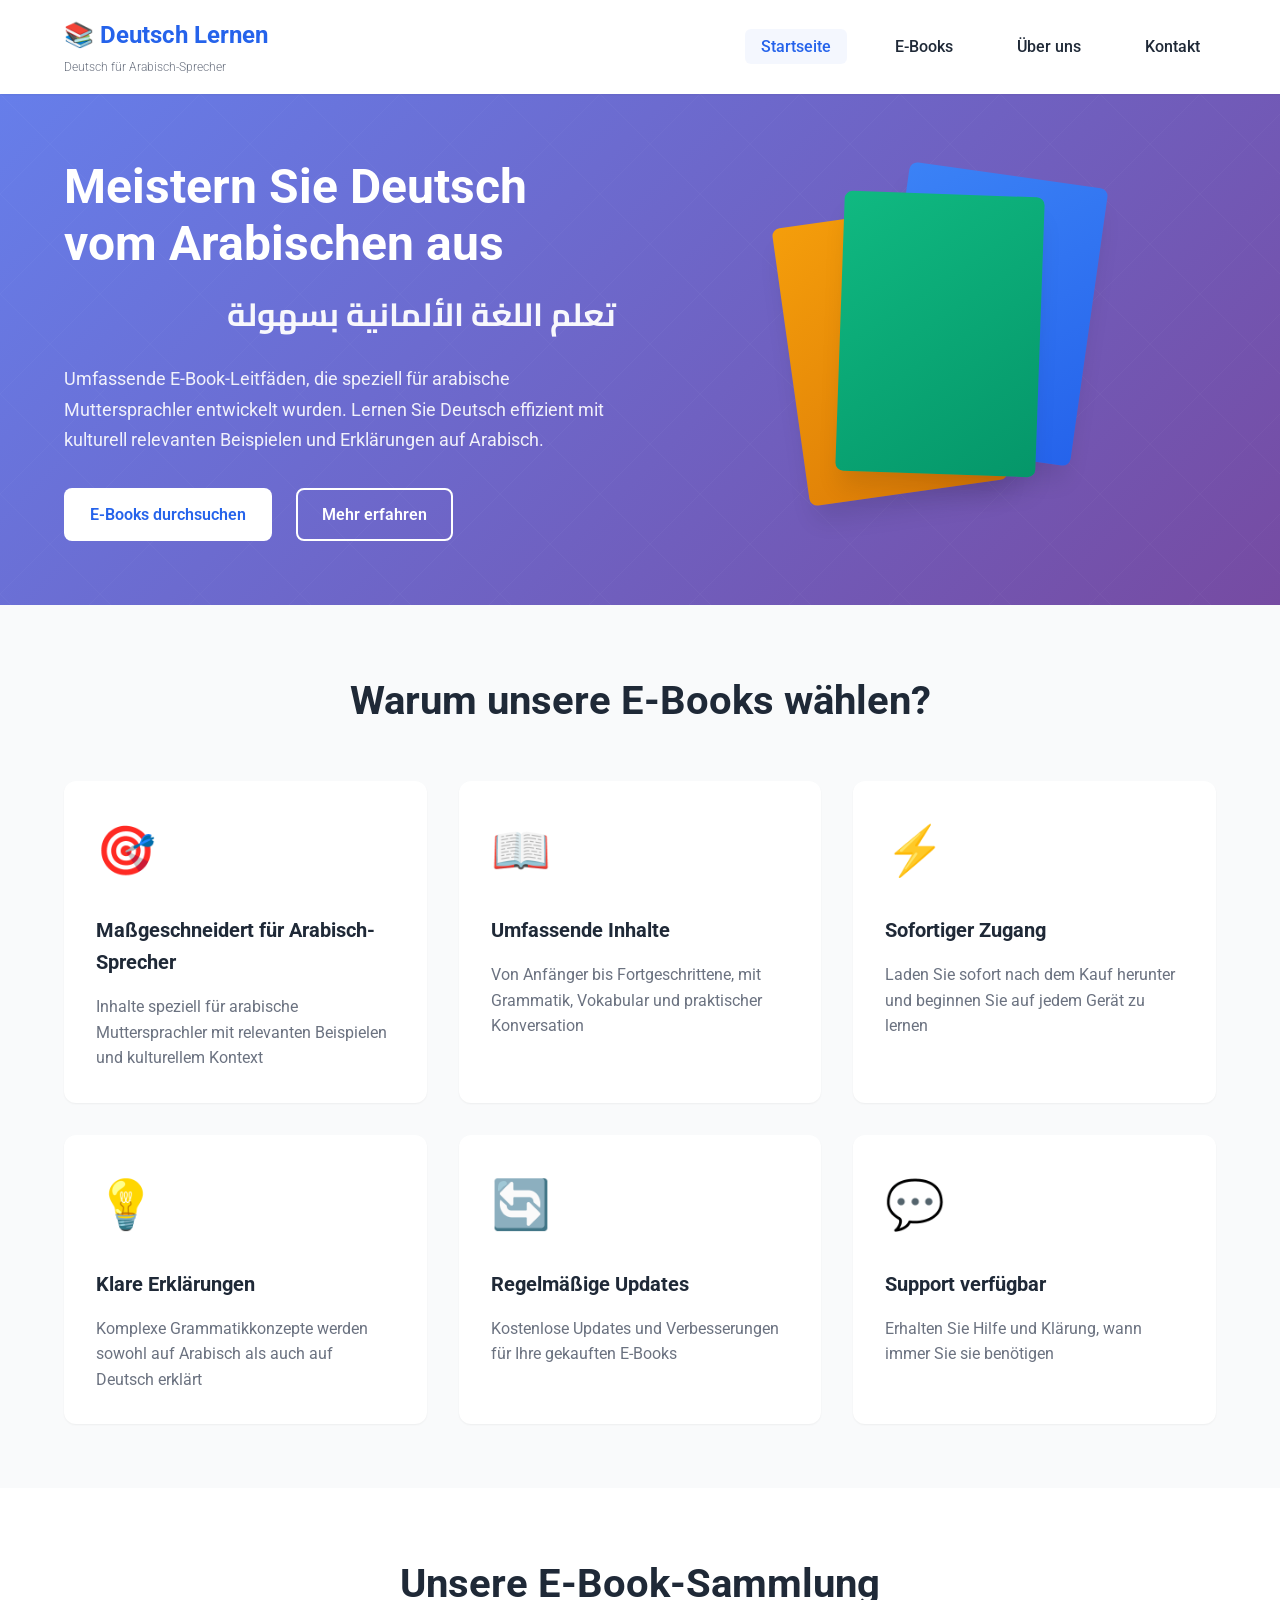
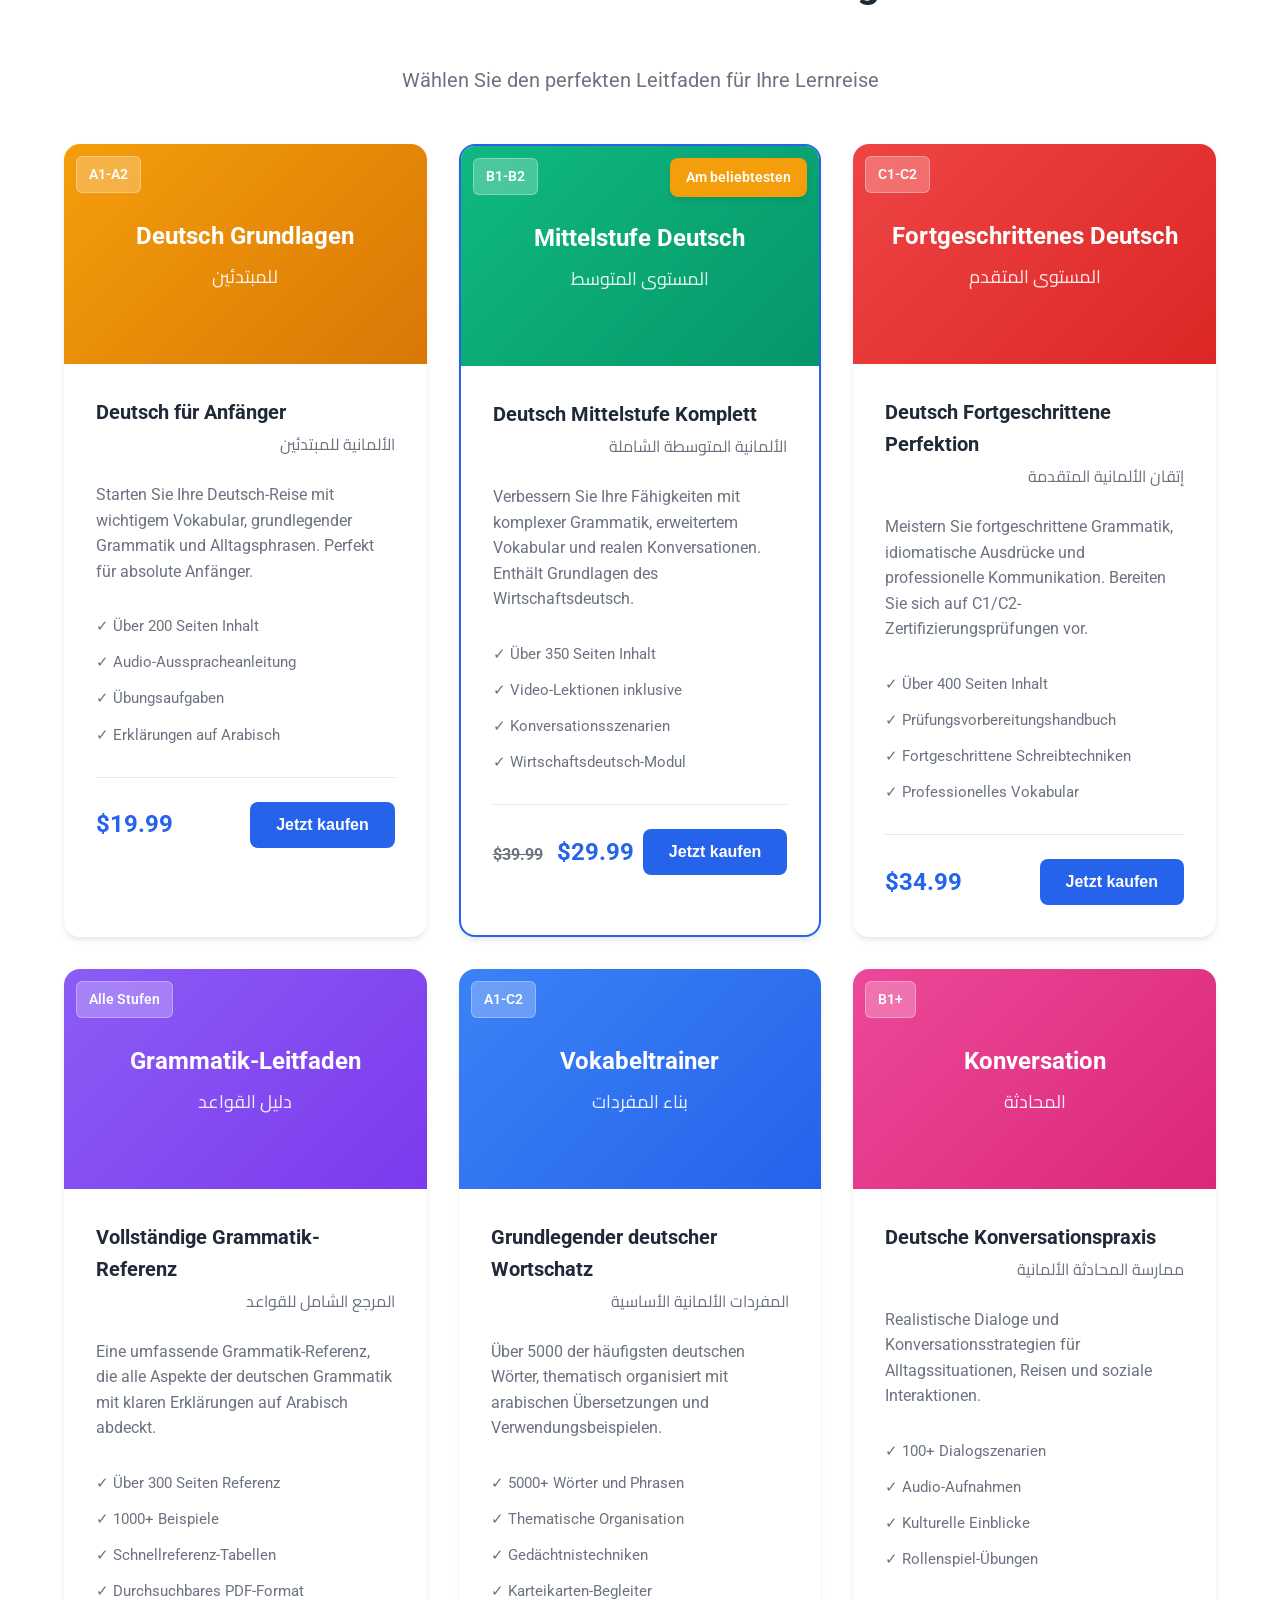
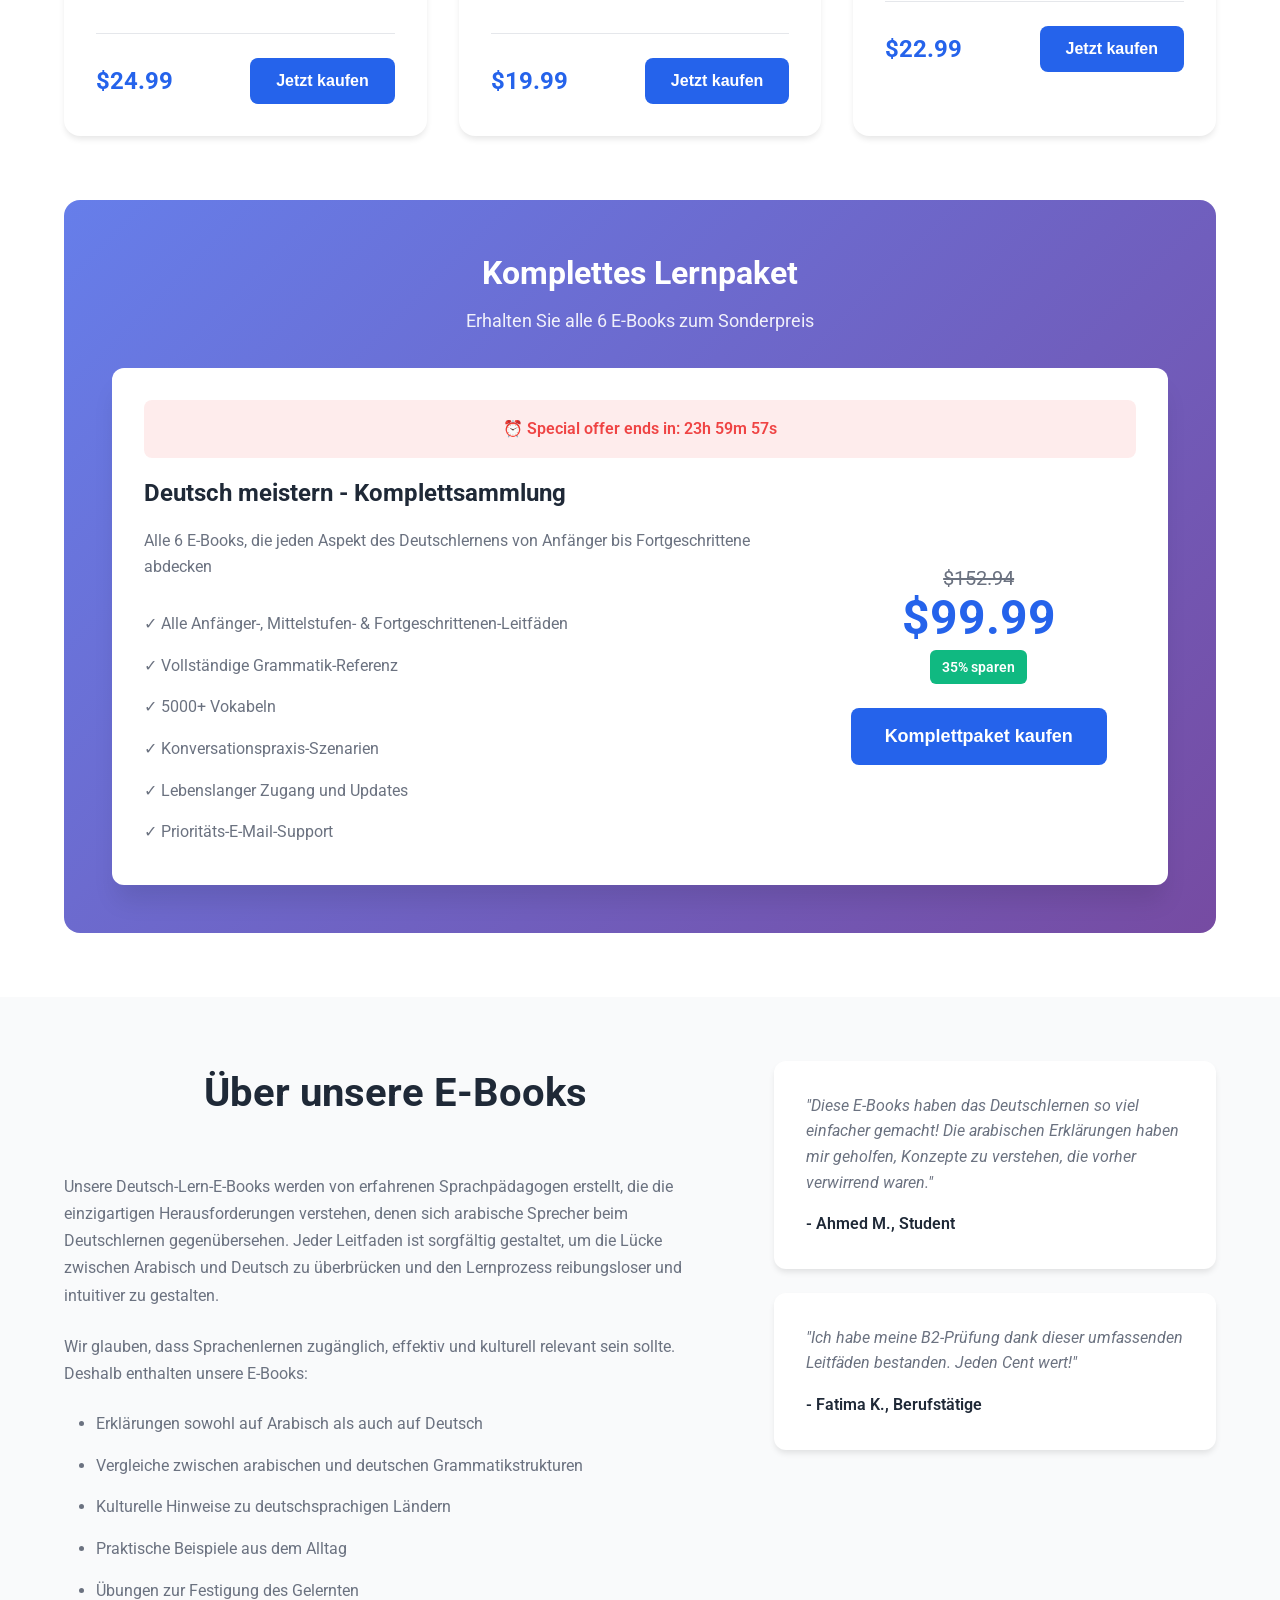
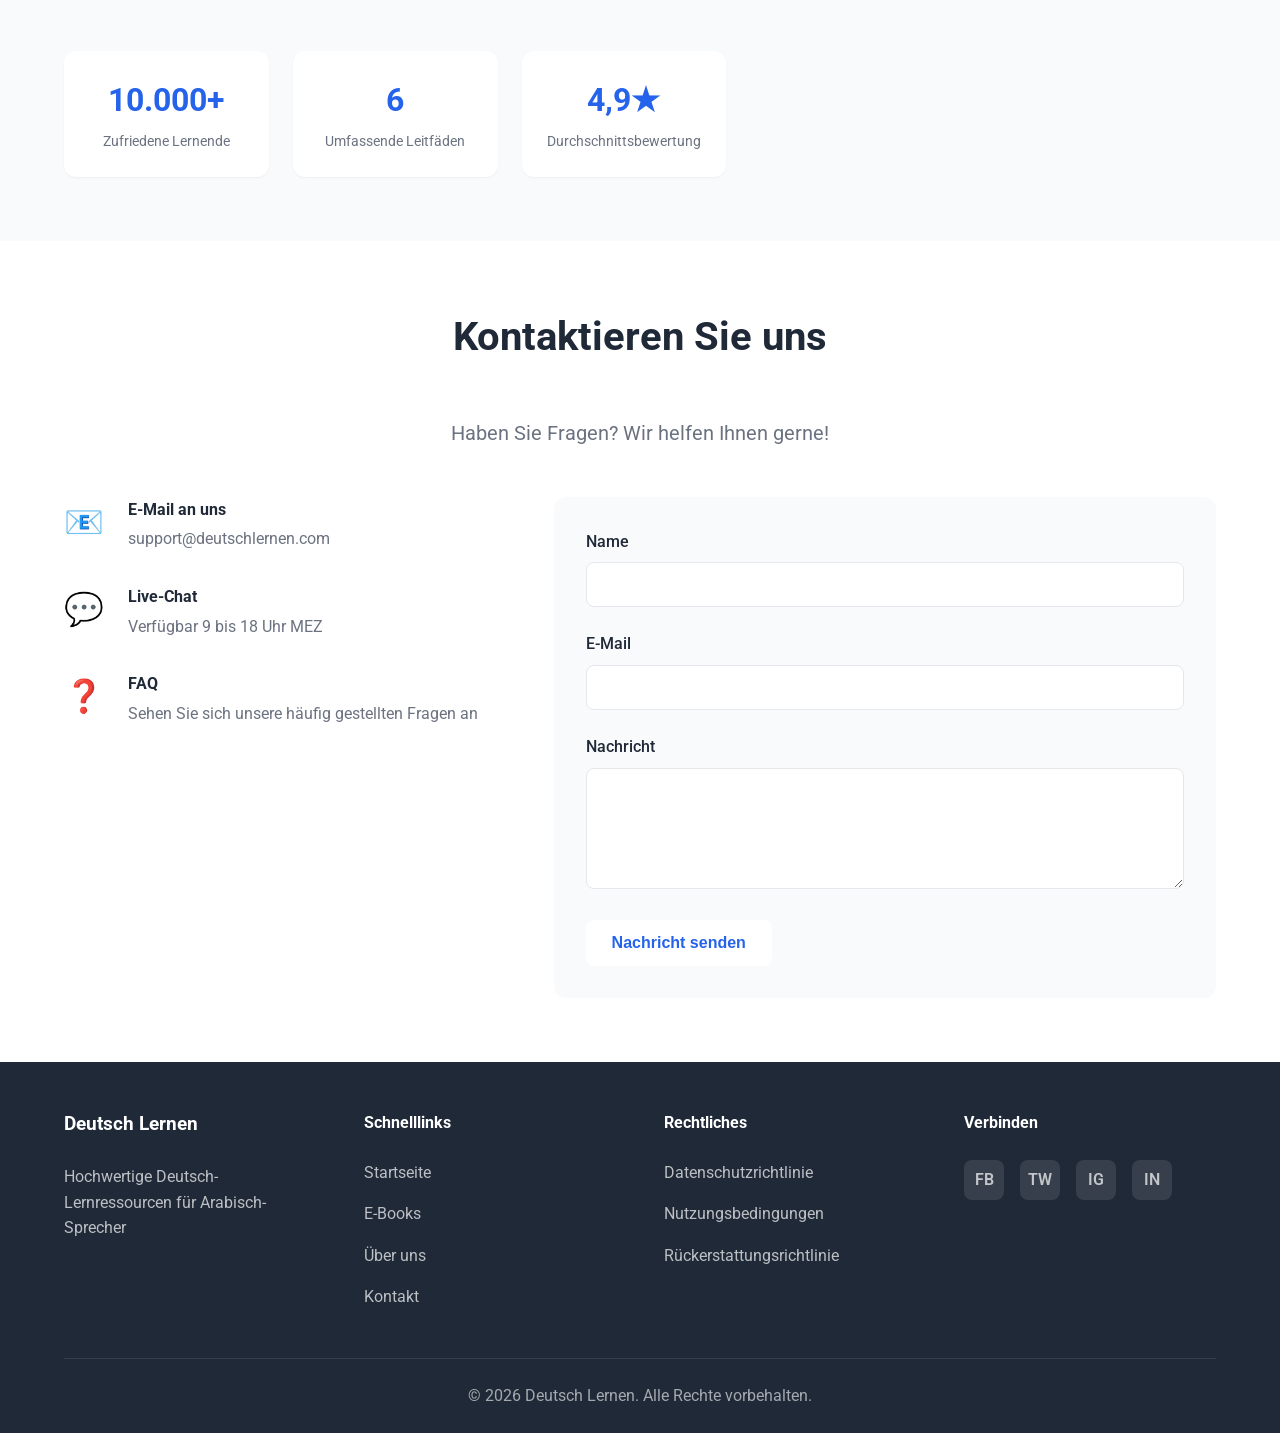
==== commit b10649a6: "Translate website from English to German Converted all English content to German while preserving Ar" ====
--- a/index.html
+++ b/index.html
@@ -1,10 +1,10 @@
 <!DOCTYPE html>
-<html lang="en">
+<html lang="de">
 <head>
     <meta charset="UTF-8">
     <meta name="viewport" content="width=device-width, initial-scale=1.0">
-    <meta name="description" content="Learn German with our comprehensive e-book guides designed specifically for Arabic speakers">
-    <title>German Learning E-Books for Arabic Speakers | Deutsch für Arabisch-Sprecher</title>
+    <meta name="description" content="Lernen Sie Deutsch mit unseren umfassenden E-Book-Leitfäden, die speziell für arabische Muttersprachler entwickelt wurden">
+    <title>Deutsch lernen E-Books für Arabisch-Sprecher | Deutsch für Arabisch-Sprecher</title>
     <link rel="stylesheet" href="styles.css">
     <link rel="preconnect" href="https://fonts.googleapis.com">
     <link rel="preconnect" href="https://fonts.gstatic.com" crossorigin>
@@ -16,15 +16,15 @@
         <div class="container">
             <div class="nav-brand">
                 <h1>📚 Deutsch Lernen</h1>
-                <p class="tagline">German for Arabic Speakers</p>
+                <p class="tagline">Deutsch für Arabisch-Sprecher</p>
             </div>
             <ul class="nav-menu">
-                <li><a href="#home" class="nav-link active">Home</a></li>
+                <li><a href="#home" class="nav-link active">Startseite</a></li>
                 <li><a href="#ebooks" class="nav-link">E-Books</a></li>
-                <li><a href="#about" class="nav-link">About</a></li>
-                <li><a href="#contact" class="nav-link">Contact</a></li>
+                <li><a href="#about" class="nav-link">Über uns</a></li>
+                <li><a href="#contact" class="nav-link">Kontakt</a></li>
             </ul>
-            <button class="mobile-menu-toggle" aria-label="Toggle menu">
+            <button class="mobile-menu-toggle" aria-label="Menü öffnen">
                 <span></span>
                 <span></span>
                 <span></span>
@@ -36,15 +36,15 @@
     <section id="home" class="hero">
         <div class="container">
             <div class="hero-content">
-                <h1 class="hero-title">Master German from Arabic</h1>
+                <h1 class="hero-title">Meistern Sie Deutsch vom Arabischen aus</h1>
                 <h2 class="hero-subtitle">تعلم اللغة الألمانية بسهولة</h2>
                 <p class="hero-description">
-                    Comprehensive e-book guides designed specifically for Arabic speakers.
-                    Learn German efficiently with culturally relevant examples and explanations in Arabic.
+                    Umfassende E-Book-Leitfäden, die speziell für arabische Muttersprachler entwickelt wurden.
+                    Lernen Sie Deutsch effizient mit kulturell relevanten Beispielen und Erklärungen auf Arabisch.
                 </p>
                 <div class="hero-buttons">
-                    <a href="#ebooks" class="btn btn-primary">Browse E-Books</a>
-                    <a href="#about" class="btn btn-secondary">Learn More</a>
+                    <a href="#ebooks" class="btn btn-primary">E-Books durchsuchen</a>
+                    <a href="#about" class="btn btn-secondary">Mehr erfahren</a>
                 </div>
             </div>
             <div class="hero-image">
@@ -62,37 +62,37 @@
     <!-- Features Section -->
     <section class="features">
         <div class="container">
-            <h2 class="section-title">Why Choose Our E-Books?</h2>
+            <h2 class="section-title">Warum unsere E-Books wählen?</h2>
             <div class="features-grid">
                 <div class="feature-card">
                     <div class="feature-icon">🎯</div>
-                    <h3>Tailored for Arabic Speakers</h3>
-                    <p>Content specifically designed for Arabic native speakers with relevant examples and cultural context</p>
+                    <h3>Maßgeschneidert für Arabisch-Sprecher</h3>
+                    <p>Inhalte speziell für arabische Muttersprachler mit relevanten Beispielen und kulturellem Kontext</p>
                 </div>
                 <div class="feature-card">
                     <div class="feature-icon">📖</div>
-                    <h3>Comprehensive Content</h3>
-                    <p>From beginner to advanced levels, covering grammar, vocabulary, and practical conversation</p>
+                    <h3>Umfassende Inhalte</h3>
+                    <p>Von Anfänger bis Fortgeschrittene, mit Grammatik, Vokabular und praktischer Konversation</p>
                 </div>
                 <div class="feature-card">
                     <div class="feature-icon">⚡</div>
-                    <h3>Instant Access</h3>
-                    <p>Download immediately after purchase and start learning right away on any device</p>
+                    <h3>Sofortiger Zugang</h3>
+                    <p>Laden Sie sofort nach dem Kauf herunter und beginnen Sie auf jedem Gerät zu lernen</p>
                 </div>
                 <div class="feature-card">
                     <div class="feature-icon">💡</div>
-                    <h3>Clear Explanations</h3>
-                    <p>Complex grammar concepts explained in both Arabic and English for better understanding</p>
+                    <h3>Klare Erklärungen</h3>
+                    <p>Komplexe Grammatikkonzepte werden sowohl auf Arabisch als auch auf Deutsch erklärt</p>
                 </div>
                 <div class="feature-card">
                     <div class="feature-icon">🔄</div>
-                    <h3>Regular Updates</h3>
-                    <p>Free updates and improvements to your purchased e-books</p>
+                    <h3>Regelmäßige Updates</h3>
+                    <p>Kostenlose Updates und Verbesserungen für Ihre gekauften E-Books</p>
                 </div>
                 <div class="feature-card">
                     <div class="feature-icon">💬</div>
-                    <h3>Support Available</h3>
-                    <p>Get help and clarification whenever you need it</p>
+                    <h3>Support verfügbar</h3>
+                    <p>Erhalten Sie Hilfe und Klärung, wann immer Sie sie benötigen</p>
                 </div>
             </div>
         </div>
@@ -101,8 +101,8 @@
     <!-- E-Books Catalog -->
     <section id="ebooks" class="ebooks-section">
         <div class="container">
-            <h2 class="section-title">Our E-Book Collection</h2>
-            <p class="section-subtitle">Choose the perfect guide for your learning journey</p>
+            <h2 class="section-title">Unsere E-Book-Sammlung</h2>
+            <p class="section-subtitle">Wählen Sie den perfekten Leitfaden für Ihre Lernreise</p>
 
             <div class="ebooks-grid">
                 <!-- E-Book 1 -->
@@ -110,56 +110,56 @@
                     <div class="ebook-cover level-beginner">
                         <span class="level-badge">A1-A2</span>
                         <div class="cover-content">
-                            <h3>German Basics</h3>
+                            <h3>Deutsch Grundlagen</h3>
                             <p>للمبتدئين</p>
                         </div>
                     </div>
                     <div class="ebook-info">
-                        <h3 class="ebook-title">German for Beginners</h3>
+                        <h3 class="ebook-title">Deutsch für Anfänger</h3>
                         <p class="ebook-subtitle">الألمانية للمبتدئين</p>
                         <p class="ebook-description">
-                            Start your German journey with essential vocabulary, basic grammar, and everyday phrases.
-                            Perfect for absolute beginners.
-                        </p>
-                        <ul class="ebook-features">
-                            <li>✓ 200+ pages of content</li>
-                            <li>✓ Audio pronunciation guide</li>
-                            <li>✓ Practice exercises</li>
-                            <li>✓ Arabic explanations</li>
+                            Starten Sie Ihre Deutsch-Reise mit wichtigem Vokabular, grundlegender Grammatik und Alltagsphrasen.
+                            Perfekt für absolute Anfänger.
+                        </p>
+                        <ul class="ebook-features">
+                            <li>✓ Über 200 Seiten Inhalt</li>
+                            <li>✓ Audio-Ausspracheanleitung</li>
+                            <li>✓ Übungsaufgaben</li>
+                            <li>✓ Erklärungen auf Arabisch</li>
                         </ul>
                         <div class="ebook-footer">
                             <span class="price">$19.99</span>
-                            <button class="btn btn-buy">Buy Now</button>
+                            <button class="btn btn-buy">Jetzt kaufen</button>
                         </div>
                     </div>
                 </div>
 
                 <!-- E-Book 2 -->
                 <div class="ebook-card featured">
-                    <div class="featured-badge">Most Popular</div>
+                    <div class="featured-badge">Am beliebtesten</div>
                     <div class="ebook-cover level-intermediate">
                         <span class="level-badge">B1-B2</span>
                         <div class="cover-content">
-                            <h3>Intermediate German</h3>
+                            <h3>Mittelstufe Deutsch</h3>
                             <p>المستوى المتوسط</p>
                         </div>
                     </div>
                     <div class="ebook-info">
-                        <h3 class="ebook-title">German Intermediate Complete</h3>
+                        <h3 class="ebook-title">Deutsch Mittelstufe Komplett</h3>
                         <p class="ebook-subtitle">الألمانية المتوسطة الشاملة</p>
                         <p class="ebook-description">
-                            Advance your skills with complex grammar, expanded vocabulary, and real-world conversations.
-                            Includes business German basics.
-                        </p>
-                        <ul class="ebook-features">
-                            <li>✓ 350+ pages of content</li>
-                            <li>✓ Video lessons included</li>
-                            <li>✓ Conversation scenarios</li>
-                            <li>✓ Business German module</li>
+                            Verbessern Sie Ihre Fähigkeiten mit komplexer Grammatik, erweitertem Vokabular und realen Konversationen.
+                            Enthält Grundlagen des Wirtschaftsdeutsch.
+                        </p>
+                        <ul class="ebook-features">
+                            <li>✓ Über 350 Seiten Inhalt</li>
+                            <li>✓ Video-Lektionen inklusive</li>
+                            <li>✓ Konversationsszenarien</li>
+                            <li>✓ Wirtschaftsdeutsch-Modul</li>
                         </ul>
                         <div class="ebook-footer">
                             <span class="price"><span class="old-price">$39.99</span> $29.99</span>
-                            <button class="btn btn-buy">Buy Now</button>
+                            <button class="btn btn-buy">Jetzt kaufen</button>
                         </div>
                     </div>
                 </div>
@@ -169,26 +169,26 @@
                     <div class="ebook-cover level-advanced">
                         <span class="level-badge">C1-C2</span>
                         <div class="cover-content">
-                            <h3>Advanced German</h3>
+                            <h3>Fortgeschrittenes Deutsch</h3>
                             <p>المستوى المتقدم</p>
                         </div>
                     </div>
                     <div class="ebook-info">
-                        <h3 class="ebook-title">German Advanced Mastery</h3>
+                        <h3 class="ebook-title">Deutsch Fortgeschrittene Perfektion</h3>
                         <p class="ebook-subtitle">إتقان الألمانية المتقدمة</p>
                         <p class="ebook-description">
-                            Master advanced grammar, idiomatic expressions, and professional communication.
-                            Prepare for C1/C2 certification exams.
-                        </p>
-                        <ul class="ebook-features">
-                            <li>✓ 400+ pages of content</li>
-                            <li>✓ Exam preparation guide</li>
-                            <li>✓ Advanced writing techniques</li>
-                            <li>✓ Professional vocabulary</li>
+                            Meistern Sie fortgeschrittene Grammatik, idiomatische Ausdrücke und professionelle Kommunikation.
+                            Bereiten Sie sich auf C1/C2-Zertifizierungsprüfungen vor.
+                        </p>
+                        <ul class="ebook-features">
+                            <li>✓ Über 400 Seiten Inhalt</li>
+                            <li>✓ Prüfungsvorbereitungshandbuch</li>
+                            <li>✓ Fortgeschrittene Schreibtechniken</li>
+                            <li>✓ Professionelles Vokabular</li>
                         </ul>
                         <div class="ebook-footer">
                             <span class="price">$34.99</span>
-                            <button class="btn btn-buy">Buy Now</button>
+                            <button class="btn btn-buy">Jetzt kaufen</button>
                         </div>
                     </div>
                 </div>
@@ -196,28 +196,28 @@
                 <!-- E-Book 4 -->
                 <div class="ebook-card">
                     <div class="ebook-cover level-grammar">
-                        <span class="level-badge">All Levels</span>
-                        <div class="cover-content">
-                            <h3>Grammar Guide</h3>
+                        <span class="level-badge">Alle Stufen</span>
+                        <div class="cover-content">
+                            <h3>Grammatik-Leitfaden</h3>
                             <p>دليل القواعد</p>
                         </div>
                     </div>
                     <div class="ebook-info">
-                        <h3 class="ebook-title">Complete Grammar Reference</h3>
+                        <h3 class="ebook-title">Vollständige Grammatik-Referenz</h3>
                         <p class="ebook-subtitle">المرجع الشامل للقواعد</p>
                         <p class="ebook-description">
-                            A comprehensive grammar reference covering all aspects of German grammar with
-                            clear explanations in Arabic.
-                        </p>
-                        <ul class="ebook-features">
-                            <li>✓ 300+ pages reference</li>
-                            <li>✓ 1000+ examples</li>
-                            <li>✓ Quick reference tables</li>
-                            <li>✓ Searchable PDF format</li>
+                            Eine umfassende Grammatik-Referenz, die alle Aspekte der deutschen Grammatik mit
+                            klaren Erklärungen auf Arabisch abdeckt.
+                        </p>
+                        <ul class="ebook-features">
+                            <li>✓ Über 300 Seiten Referenz</li>
+                            <li>✓ 1000+ Beispiele</li>
+                            <li>✓ Schnellreferenz-Tabellen</li>
+                            <li>✓ Durchsuchbares PDF-Format</li>
                         </ul>
                         <div class="ebook-footer">
                             <span class="price">$24.99</span>
-                            <button class="btn btn-buy">Buy Now</button>
+                            <button class="btn btn-buy">Jetzt kaufen</button>
                         </div>
                     </div>
                 </div>
@@ -227,26 +227,26 @@
                     <div class="ebook-cover level-vocabulary">
                         <span class="level-badge">A1-C2</span>
                         <div class="cover-content">
-                            <h3>Vocabulary Builder</h3>
+                            <h3>Vokabeltrainer</h3>
                             <p>بناء المفردات</p>
                         </div>
                     </div>
                     <div class="ebook-info">
-                        <h3 class="ebook-title">Essential German Vocabulary</h3>
+                        <h3 class="ebook-title">Grundlegender deutscher Wortschatz</h3>
                         <p class="ebook-subtitle">المفردات الألمانية الأساسية</p>
                         <p class="ebook-description">
-                            5000+ most common German words organized by topic with Arabic translations
-                            and usage examples.
-                        </p>
-                        <ul class="ebook-features">
-                            <li>✓ 5000+ words and phrases</li>
-                            <li>✓ Thematic organization</li>
-                            <li>✓ Memory techniques</li>
-                            <li>✓ Flashcard companion</li>
+                            Über 5000 der häufigsten deutschen Wörter, thematisch organisiert mit arabischen Übersetzungen
+                            und Verwendungsbeispielen.
+                        </p>
+                        <ul class="ebook-features">
+                            <li>✓ 5000+ Wörter und Phrasen</li>
+                            <li>✓ Thematische Organisation</li>
+                            <li>✓ Gedächtnistechniken</li>
+                            <li>✓ Karteikarten-Begleiter</li>
                         </ul>
                         <div class="ebook-footer">
                             <span class="price">$19.99</span>
-                            <button class="btn btn-buy">Buy Now</button>
+                            <button class="btn btn-buy">Jetzt kaufen</button>
                         </div>
                     </div>
                 </div>
@@ -256,26 +256,26 @@
                     <div class="ebook-cover level-conversation">
                         <span class="level-badge">B1+</span>
                         <div class="cover-content">
-                            <h3>Conversation</h3>
+                            <h3>Konversation</h3>
                             <p>المحادثة</p>
                         </div>
                     </div>
                     <div class="ebook-info">
-                        <h3 class="ebook-title">German Conversation Practice</h3>
+                        <h3 class="ebook-title">Deutsche Konversationspraxis</h3>
                         <p class="ebook-subtitle">ممارسة المحادثة الألمانية</p>
                         <p class="ebook-description">
-                            Real-world dialogues and conversation strategies for everyday situations,
-                            travel, and social interactions.
-                        </p>
-                        <ul class="ebook-features">
-                            <li>✓ 100+ dialogue scenarios</li>
-                            <li>✓ Audio recordings</li>
-                            <li>✓ Cultural insights</li>
-                            <li>✓ Role-play exercises</li>
+                            Realistische Dialoge und Konversationsstrategien für Alltagssituationen,
+                            Reisen und soziale Interaktionen.
+                        </p>
+                        <ul class="ebook-features">
+                            <li>✓ 100+ Dialogszenarien</li>
+                            <li>✓ Audio-Aufnahmen</li>
+                            <li>✓ Kulturelle Einblicke</li>
+                            <li>✓ Rollenspiel-Übungen</li>
                         </ul>
                         <div class="ebook-footer">
                             <span class="price">$22.99</span>
-                            <button class="btn btn-buy">Buy Now</button>
+                            <button class="btn btn-buy">Jetzt kaufen</button>
                         </div>
                     </div>
                 </div>
@@ -283,29 +283,29 @@
 
             <!-- Bundle Offer -->
             <div class="bundle-section">
-                <h3 class="bundle-title">Complete Learning Bundle</h3>
-                <p class="bundle-subtitle">Get all 6 e-books at a special price</p>
+                <h3 class="bundle-title">Komplettes Lernpaket</h3>
+                <p class="bundle-subtitle">Erhalten Sie alle 6 E-Books zum Sonderpreis</p>
                 <div class="bundle-card">
                     <div class="bundle-content">
                         <div class="bundle-info">
-                            <h4>Master German - Complete Collection</h4>
-                            <p>All 6 e-books covering every aspect of German language learning from beginner to advanced</p>
+                            <h4>Deutsch meistern - Komplettsammlung</h4>
+                            <p>Alle 6 E-Books, die jeden Aspekt des Deutschlernens von Anfänger bis Fortgeschrittene abdecken</p>
                             <ul class="bundle-includes">
-                                <li>✓ All beginner, intermediate & advanced guides</li>
-                                <li>✓ Complete grammar reference</li>
-                                <li>✓ 5000+ vocabulary words</li>
-                                <li>✓ Conversation practice scenarios</li>
-                                <li>✓ Lifetime access and updates</li>
-                                <li>✓ Priority email support</li>
+                                <li>✓ Alle Anfänger-, Mittelstufen- & Fortgeschrittenen-Leitfäden</li>
+                                <li>✓ Vollständige Grammatik-Referenz</li>
+                                <li>✓ 5000+ Vokabeln</li>
+                                <li>✓ Konversationspraxis-Szenarien</li>
+                                <li>✓ Lebenslanger Zugang und Updates</li>
+                                <li>✓ Prioritäts-E-Mail-Support</li>
                             </ul>
                         </div>
                         <div class="bundle-pricing">
                             <div class="bundle-price">
                                 <span class="bundle-old-price">$152.94</span>
                                 <span class="bundle-new-price">$99.99</span>
-                                <span class="bundle-save">Save 35%</span>
+                                <span class="bundle-save">35% sparen</span>
                             </div>
-                            <button class="btn btn-buy btn-large">Buy Complete Bundle</button>
+                            <button class="btn btn-buy btn-large">Komplettpaket kaufen</button>
                         </div>
                     </div>
                 </div>
@@ -318,52 +318,52 @@
         <div class="container">
             <div class="about-content">
                 <div class="about-text">
-                    <h2 class="section-title">About Our E-Books</h2>
+                    <h2 class="section-title">Über unsere E-Books</h2>
                     <p>
-                        Our German learning e-books are created by experienced language educators who understand
-                        the unique challenges Arabic speakers face when learning German. Each guide is meticulously
-                        crafted to bridge the gap between Arabic and German, making the learning process smoother
-                        and more intuitive.
+                        Unsere Deutsch-Lern-E-Books werden von erfahrenen Sprachpädagogen erstellt, die
+                        die einzigartigen Herausforderungen verstehen, denen sich arabische Sprecher beim Deutschlernen gegenübersehen.
+                        Jeder Leitfaden ist sorgfältig gestaltet, um die Lücke zwischen Arabisch und Deutsch zu überbrücken
+                        und den Lernprozess reibungsloser und intuitiver zu gestalten.
                     </p>
                     <p>
-                        We believe that language learning should be accessible, effective, and culturally relevant.
-                        That's why our e-books include:
+                        Wir glauben, dass Sprachenlernen zugänglich, effektiv und kulturell relevant sein sollte.
+                        Deshalb enthalten unsere E-Books:
                     </p>
                     <ul class="about-list">
-                        <li>Explanations in both Arabic and English</li>
-                        <li>Comparisons between Arabic and German grammar structures</li>
-                        <li>Cultural notes relevant to German-speaking countries</li>
-                        <li>Practical examples from everyday life</li>
-                        <li>Exercises designed to reinforce learning</li>
+                        <li>Erklärungen sowohl auf Arabisch als auch auf Deutsch</li>
+                        <li>Vergleiche zwischen arabischen und deutschen Grammatikstrukturen</li>
+                        <li>Kulturelle Hinweise zu deutschsprachigen Ländern</li>
+                        <li>Praktische Beispiele aus dem Alltag</li>
+                        <li>Übungen zur Festigung des Gelernten</li>
                     </ul>
                     <div class="stats-grid">
                         <div class="stat">
-                            <div class="stat-number">10,000+</div>
-                            <div class="stat-label">Happy Learners</div>
+                            <div class="stat-number">10.000+</div>
+                            <div class="stat-label">Zufriedene Lernende</div>
                         </div>
                         <div class="stat">
                             <div class="stat-number">6</div>
-                            <div class="stat-label">Comprehensive Guides</div>
+                            <div class="stat-label">Umfassende Leitfäden</div>
                         </div>
                         <div class="stat">
-                            <div class="stat-number">4.9★</div>
-                            <div class="stat-label">Average Rating</div>
+                            <div class="stat-number">4,9★</div>
+                            <div class="stat-label">Durchschnittsbewertung</div>
                         </div>
                     </div>
                 </div>
                 <div class="about-image">
                     <div class="testimonial-card">
                         <p class="testimonial-text">
-                            "These e-books made learning German so much easier! The Arabic explanations
-                            helped me understand concepts that were confusing before."
+                            "Diese E-Books haben das Deutschlernen so viel einfacher gemacht! Die arabischen Erklärungen
+                            haben mir geholfen, Konzepte zu verstehen, die vorher verwirrend waren."
                         </p>
                         <p class="testimonial-author">- Ahmed M., Student</p>
                     </div>
                     <div class="testimonial-card">
                         <p class="testimonial-text">
-                            "I passed my B2 exam thanks to these comprehensive guides. Worth every penny!"
-                        </p>
-                        <p class="testimonial-author">- Fatima K., Professional</p>
+                            "Ich habe meine B2-Prüfung dank dieser umfassenden Leitfäden bestanden. Jeden Cent wert!"
+                        </p>
+                        <p class="testimonial-author">- Fatima K., Berufstätige</p>
                     </div>
                 </div>
             </div>
@@ -373,30 +373,30 @@
     <!-- Contact Section -->
     <section id="contact" class="contact-section">
         <div class="container">
-            <h2 class="section-title">Get in Touch</h2>
-            <p class="section-subtitle">Have questions? We're here to help!</p>
+            <h2 class="section-title">Kontaktieren Sie uns</h2>
+            <p class="section-subtitle">Haben Sie Fragen? Wir helfen Ihnen gerne!</p>
 
             <div class="contact-grid">
                 <div class="contact-info">
                     <div class="contact-item">
                         <div class="contact-icon">📧</div>
                         <div>
-                            <h4>Email Us</h4>
+                            <h4>E-Mail an uns</h4>
                             <p>support@deutschlernen.com</p>
                         </div>
                     </div>
                     <div class="contact-item">
                         <div class="contact-icon">💬</div>
                         <div>
-                            <h4>Live Chat</h4>
-                            <p>Available 9 AM - 6 PM CET</p>
+                            <h4>Live-Chat</h4>
+                            <p>Verfügbar 9 bis 18 Uhr MEZ</p>
                         </div>
                     </div>
                     <div class="contact-item">
                         <div class="contact-icon">❓</div>
                         <div>
                             <h4>FAQ</h4>
-                            <p>Check our frequently asked questions</p>
+                            <p>Sehen Sie sich unsere häufig gestellten Fragen an</p>
                         </div>
                     </div>
                 </div>
@@ -407,14 +407,14 @@
                         <input type="text" id="name" name="name" required>
                     </div>
                     <div class="form-group">
-                        <label for="email">Email</label>
+                        <label for="email">E-Mail</label>
                         <input type="email" id="email" name="email" required>
                     </div>
                     <div class="form-group">
-                        <label for="message">Message</label>
+                        <label for="message">Nachricht</label>
                         <textarea id="message" name="message" rows="5" required></textarea>
                     </div>
-                    <button type="submit" class="btn btn-primary">Send Message</button>
+                    <button type="submit" class="btn btn-primary">Nachricht senden</button>
                 </form>
             </div>
         </div>
@@ -426,27 +426,27 @@
             <div class="footer-content">
                 <div class="footer-section">
                     <h3>Deutsch Lernen</h3>
-                    <p>Quality German learning resources for Arabic speakers</p>
+                    <p>Hochwertige Deutsch-Lernressourcen für Arabisch-Sprecher</p>
                 </div>
                 <div class="footer-section">
-                    <h4>Quick Links</h4>
+                    <h4>Schnelllinks</h4>
                     <ul>
-                        <li><a href="#home">Home</a></li>
+                        <li><a href="#home">Startseite</a></li>
                         <li><a href="#ebooks">E-Books</a></li>
-                        <li><a href="#about">About</a></li>
-                        <li><a href="#contact">Contact</a></li>
+                        <li><a href="#about">Über uns</a></li>
+                        <li><a href="#contact">Kontakt</a></li>
                     </ul>
                 </div>
                 <div class="footer-section">
-                    <h4>Legal</h4>
+                    <h4>Rechtliches</h4>
                     <ul>
-                        <li><a href="#">Privacy Policy</a></li>
-                        <li><a href="#">Terms of Service</a></li>
-                        <li><a href="#">Refund Policy</a></li>
+                        <li><a href="#">Datenschutzrichtlinie</a></li>
+                        <li><a href="#">Nutzungsbedingungen</a></li>
+                        <li><a href="#">Rückerstattungsrichtlinie</a></li>
                     </ul>
                 </div>
                 <div class="footer-section">
-                    <h4>Connect</h4>
+                    <h4>Verbinden</h4>
                     <div class="social-links">
                         <a href="#" aria-label="Facebook">FB</a>
                         <a href="#" aria-label="Twitter">TW</a>
@@ -456,7 +456,7 @@
                 </div>
             </div>
             <div class="footer-bottom">
-                <p>&copy; 2026 Deutsch Lernen. All rights reserved.</p>
+                <p>&copy; 2026 Deutsch Lernen. Alle Rechte vorbehalten.</p>
             </div>
         </div>
     </footer>
@@ -465,8 +465,8 @@
     <div id="purchaseModal" class="modal">
         <div class="modal-content">
             <span class="modal-close">&times;</span>
-            <h3>Complete Your Purchase</h3>
-            <p class="modal-subtitle">You'll receive instant access to your e-book</p>
+            <h3>Schließen Sie Ihren Kauf ab</h3>
+            <p class="modal-subtitle">Sie erhalten sofortigen Zugang zu Ihrem E-Book</p>
             <div class="modal-body">
                 <div class="selected-ebook">
                     <h4 id="modalEbookTitle"></h4>
@@ -474,18 +474,18 @@
                 </div>
                 <form class="purchase-form">
                     <div class="form-group">
-                        <label for="buyerName">Full Name</label>
+                        <label for="buyerName">Vollständiger Name</label>
                         <input type="text" id="buyerName" required>
                     </div>
                     <div class="form-group">
-                        <label for="buyerEmail">Email Address</label>
+                        <label for="buyerEmail">E-Mail-Adresse</label>
                         <input type="email" id="buyerEmail" required>
                     </div>
                     <div class="payment-info">
-                        <p>💳 Secure payment processing</p>
-                        <p>📥 Instant download link sent to your email</p>
-                    </div>
-                    <button type="submit" class="btn btn-primary btn-large">Proceed to Payment</button>
+                        <p>💳 Sichere Zahlungsabwicklung</p>
+                        <p>📥 Sofortiger Download-Link per E-Mail</p>
+                    </div>
+                    <button type="submit" class="btn btn-primary btn-large">Zur Zahlung</button>
                 </form>
             </div>
         </div>
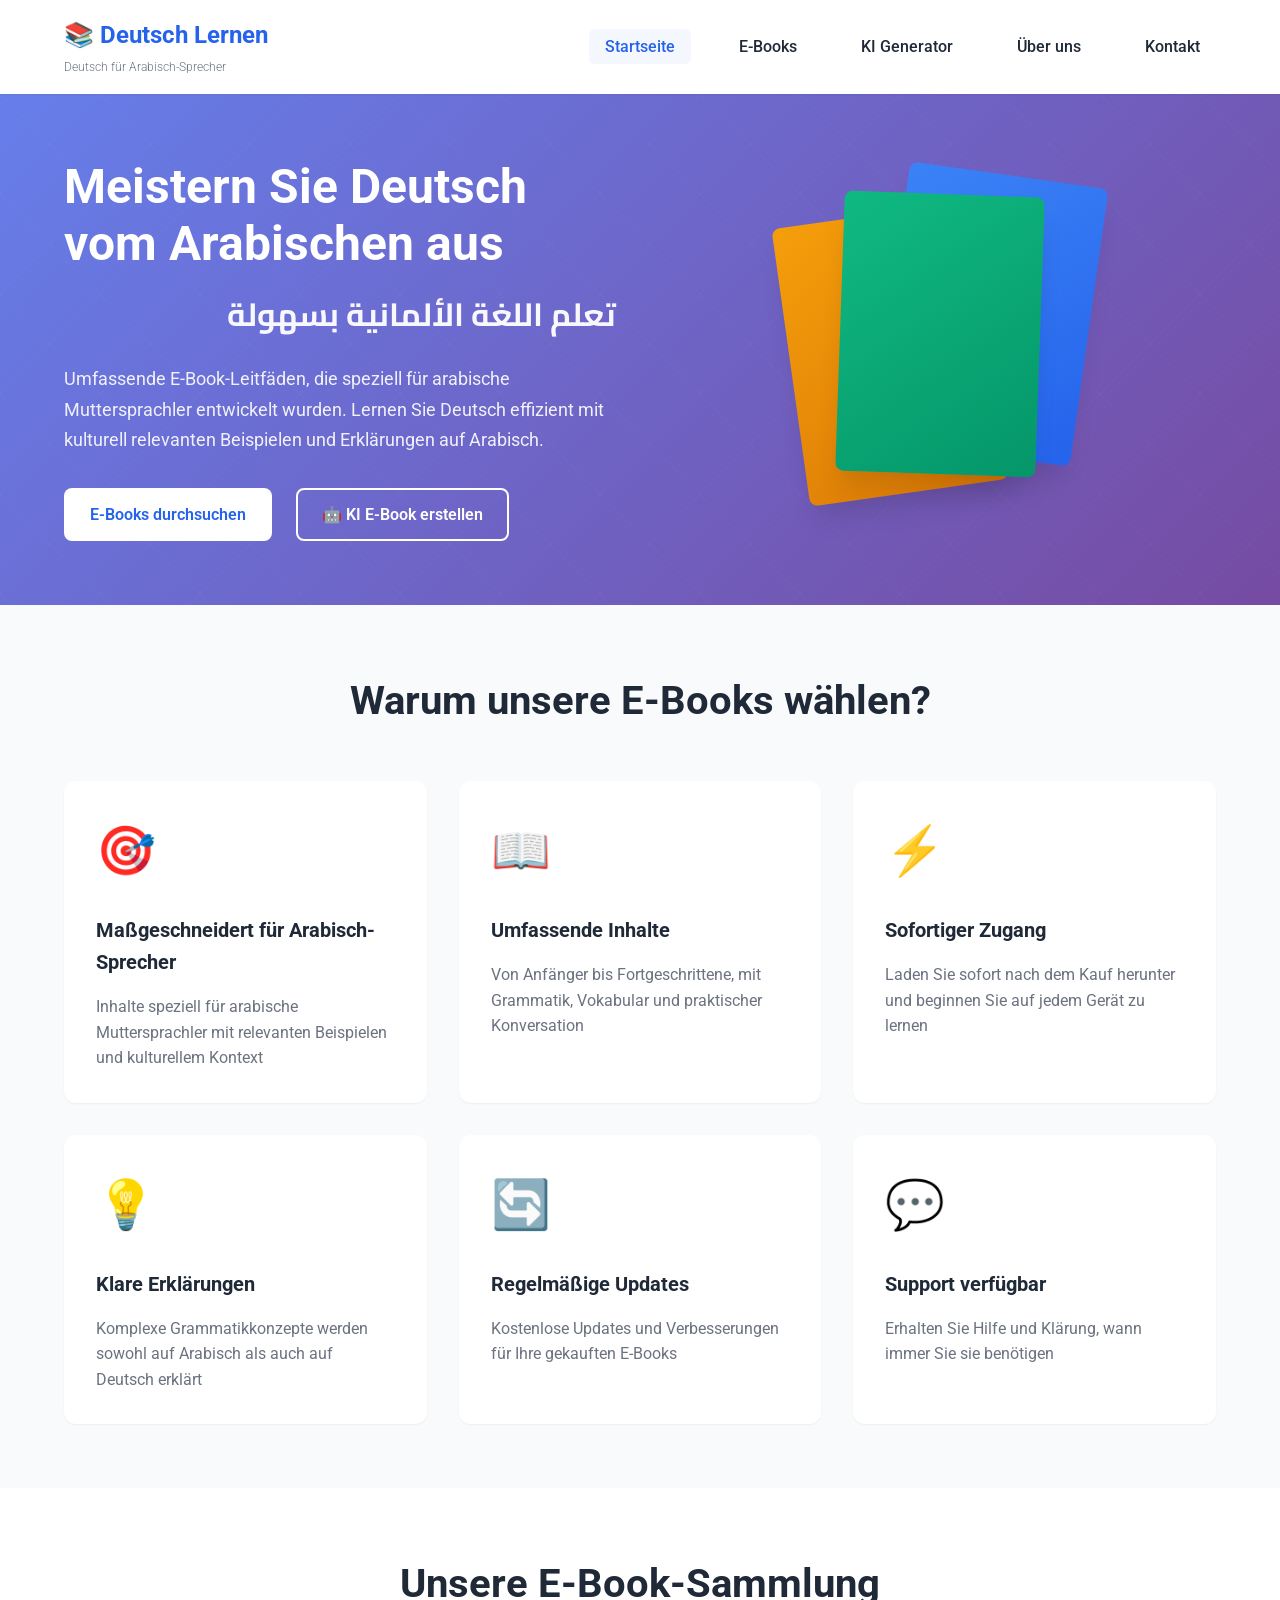
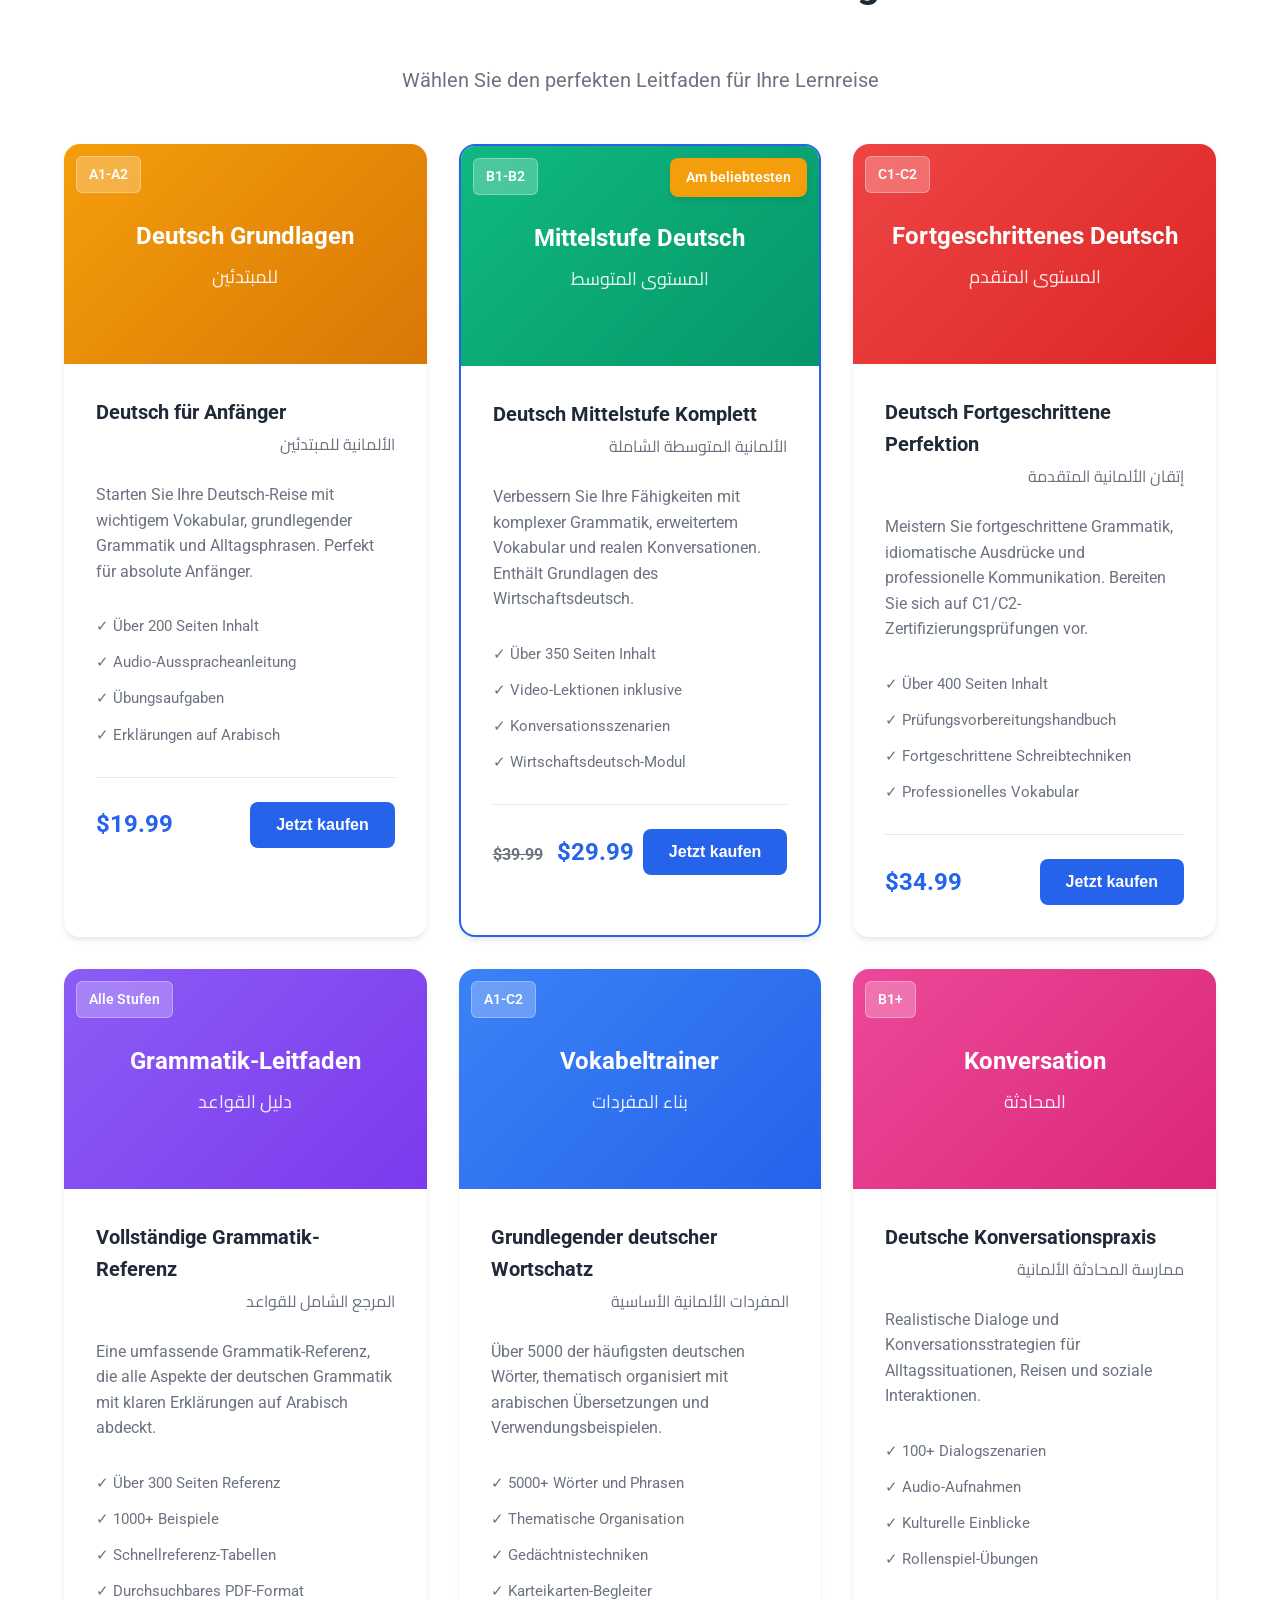
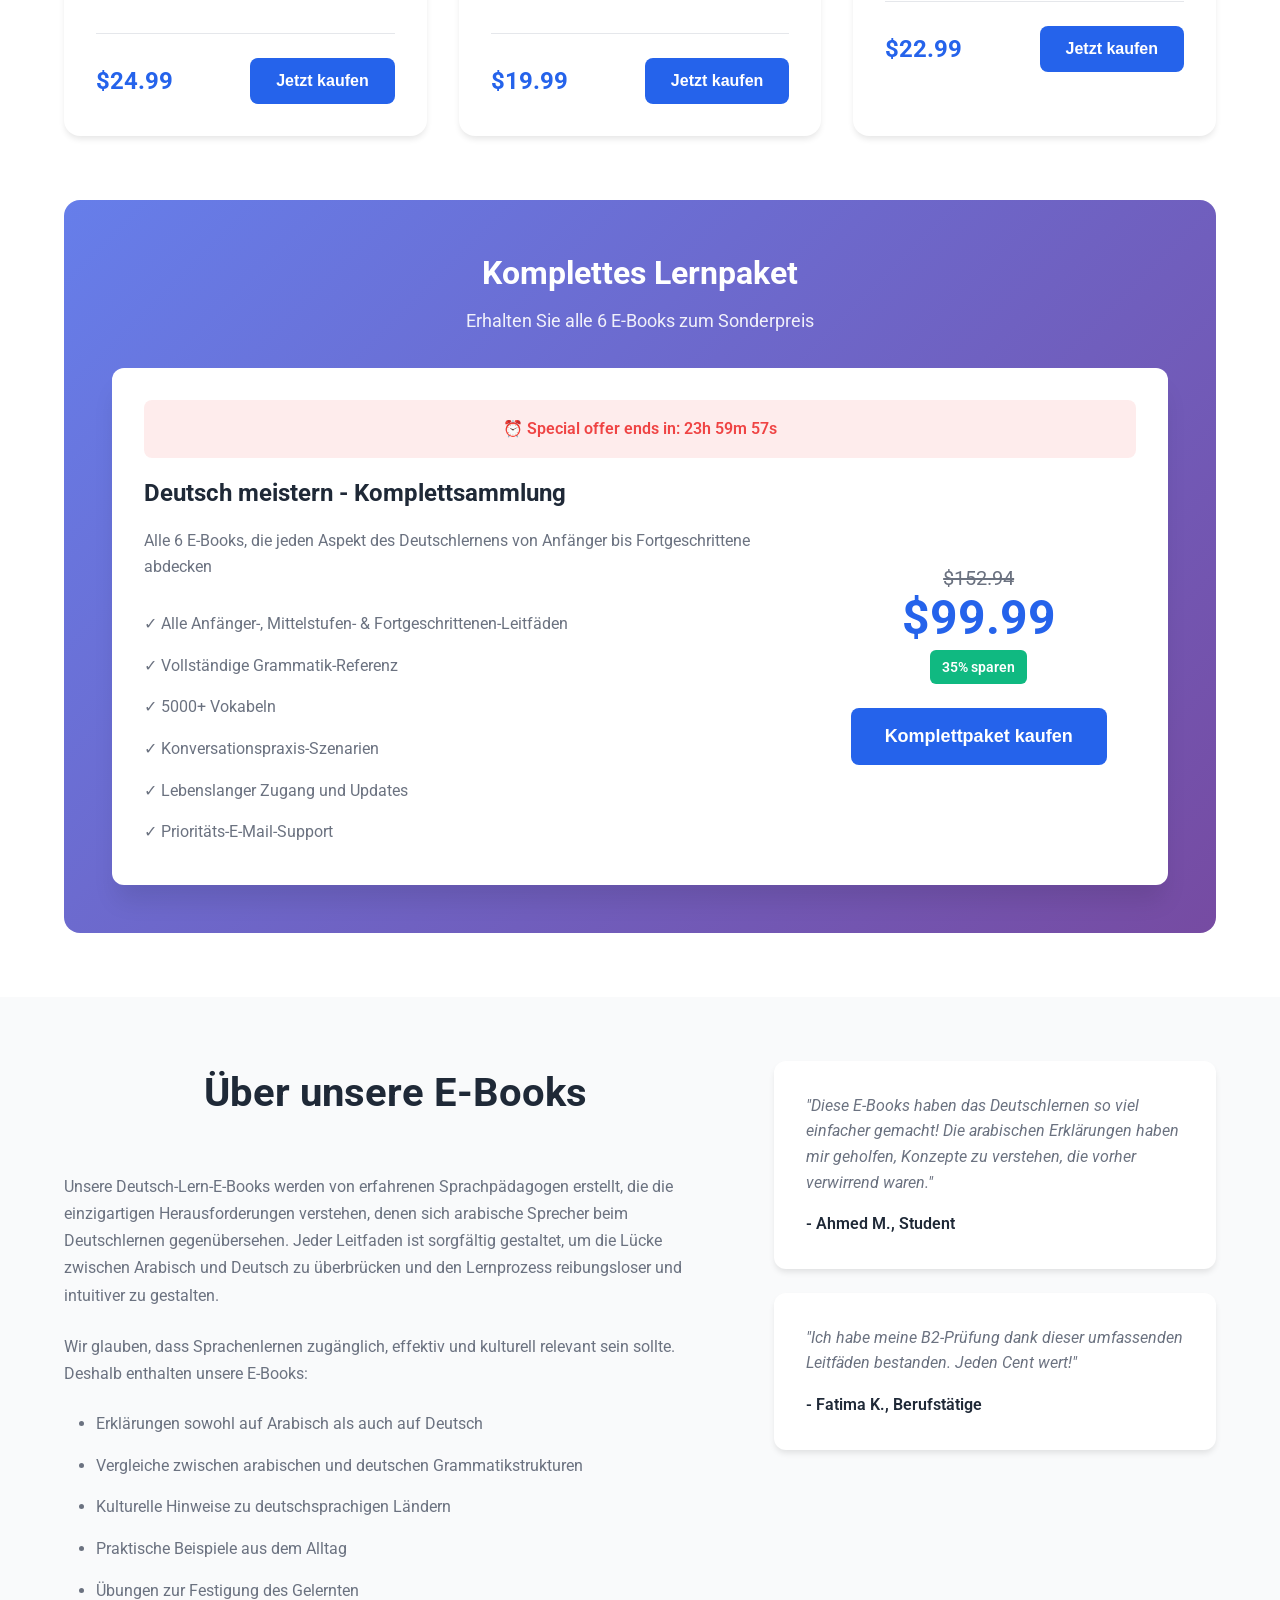
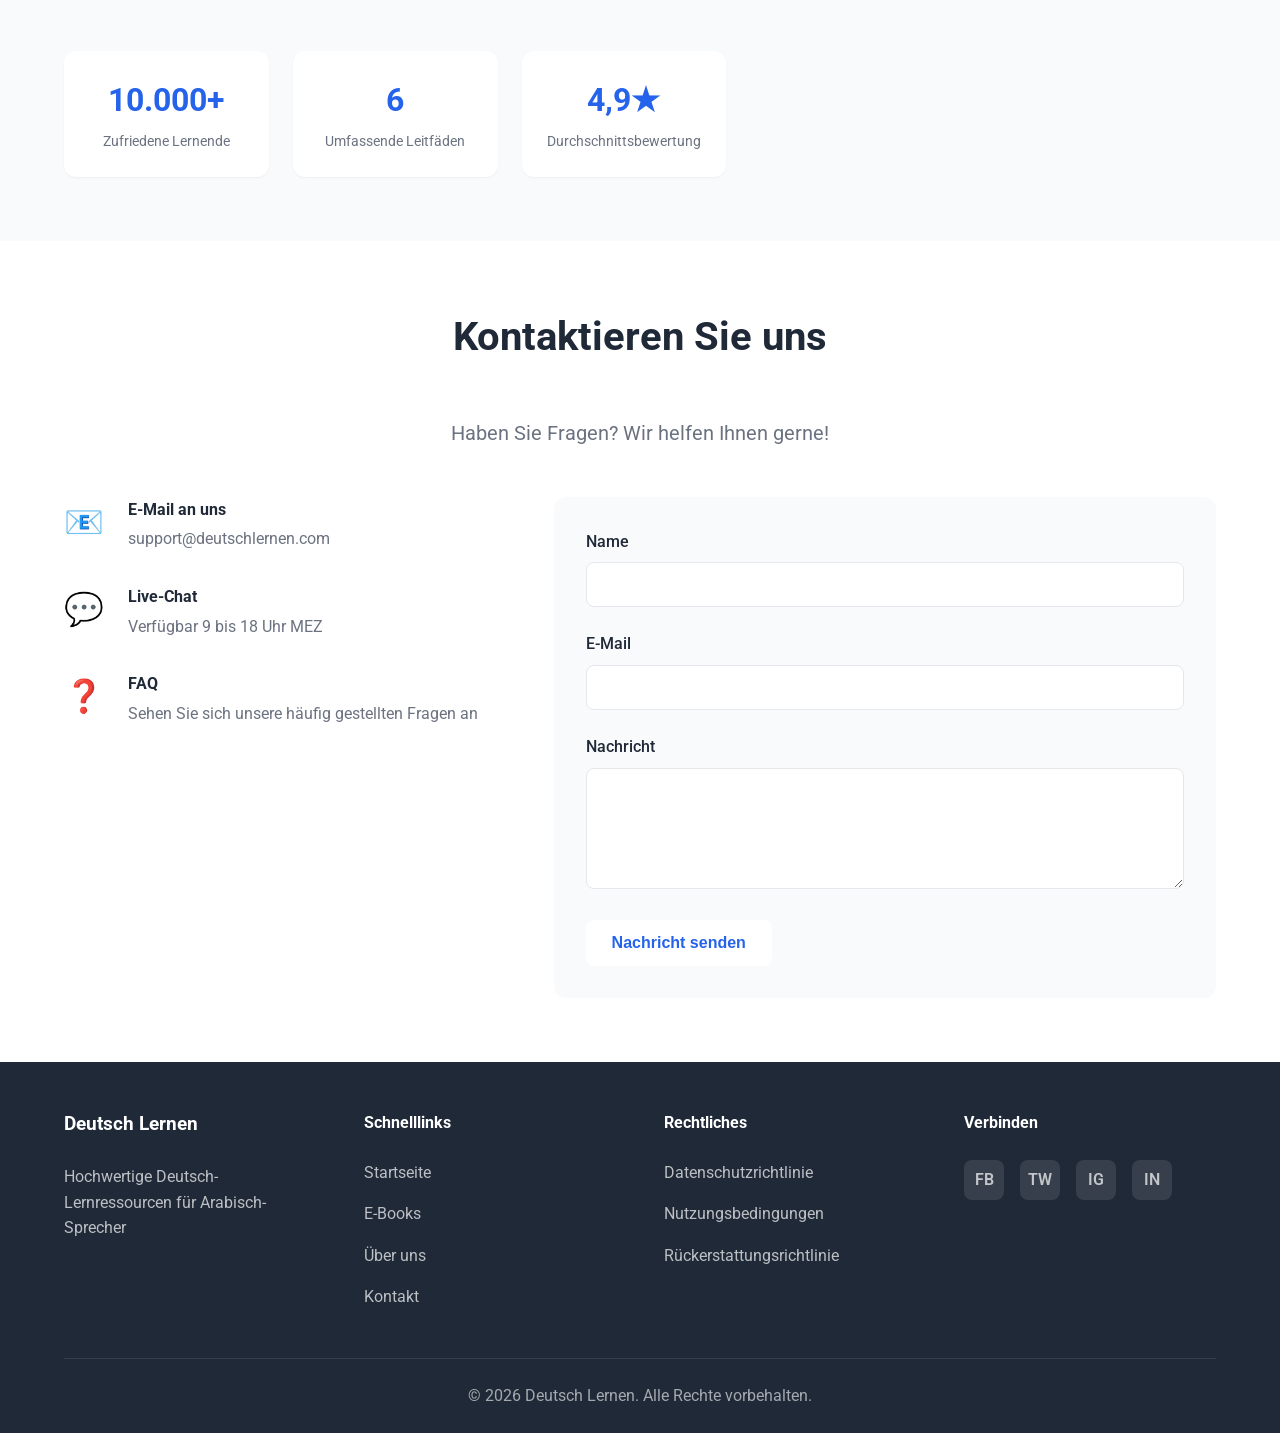
==== commit e233b64c: "Add AI-powered ebook generator for Arabic immigrants in Germany Co-authored-by: aaudai <255759811+aa" ====
--- a/index.html
+++ b/index.html
@@ -21,6 +21,7 @@
             <ul class="nav-menu">
                 <li><a href="#home" class="nav-link active">Startseite</a></li>
                 <li><a href="#ebooks" class="nav-link">E-Books</a></li>
+                <li><a href="ebook-generator.html" class="nav-link">KI Generator</a></li>
                 <li><a href="#about" class="nav-link">Über uns</a></li>
                 <li><a href="#contact" class="nav-link">Kontakt</a></li>
             </ul>
@@ -44,7 +45,7 @@
                 </p>
                 <div class="hero-buttons">
                     <a href="#ebooks" class="btn btn-primary">E-Books durchsuchen</a>
-                    <a href="#about" class="btn btn-secondary">Mehr erfahren</a>
+                    <a href="ebook-generator.html" class="btn btn-secondary">🤖 KI E-Book erstellen</a>
                 </div>
             </div>
             <div class="hero-image">
